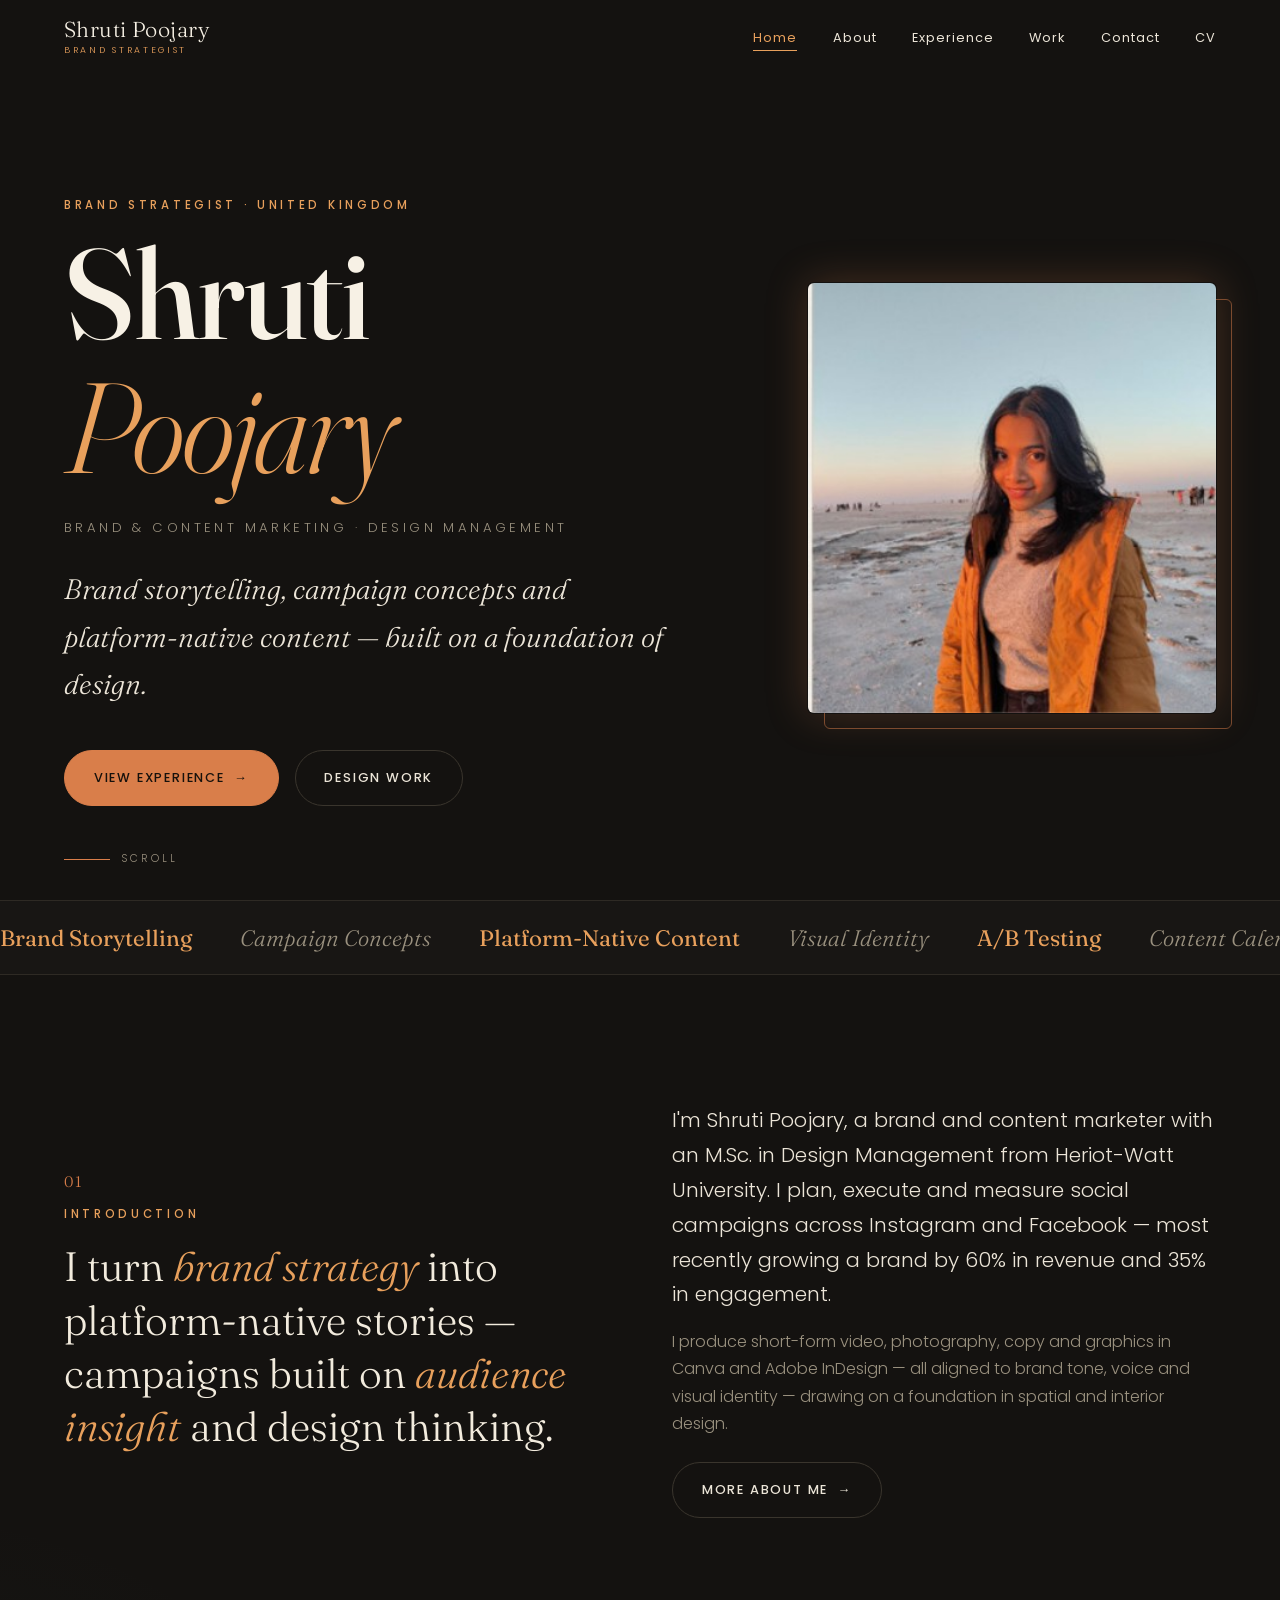
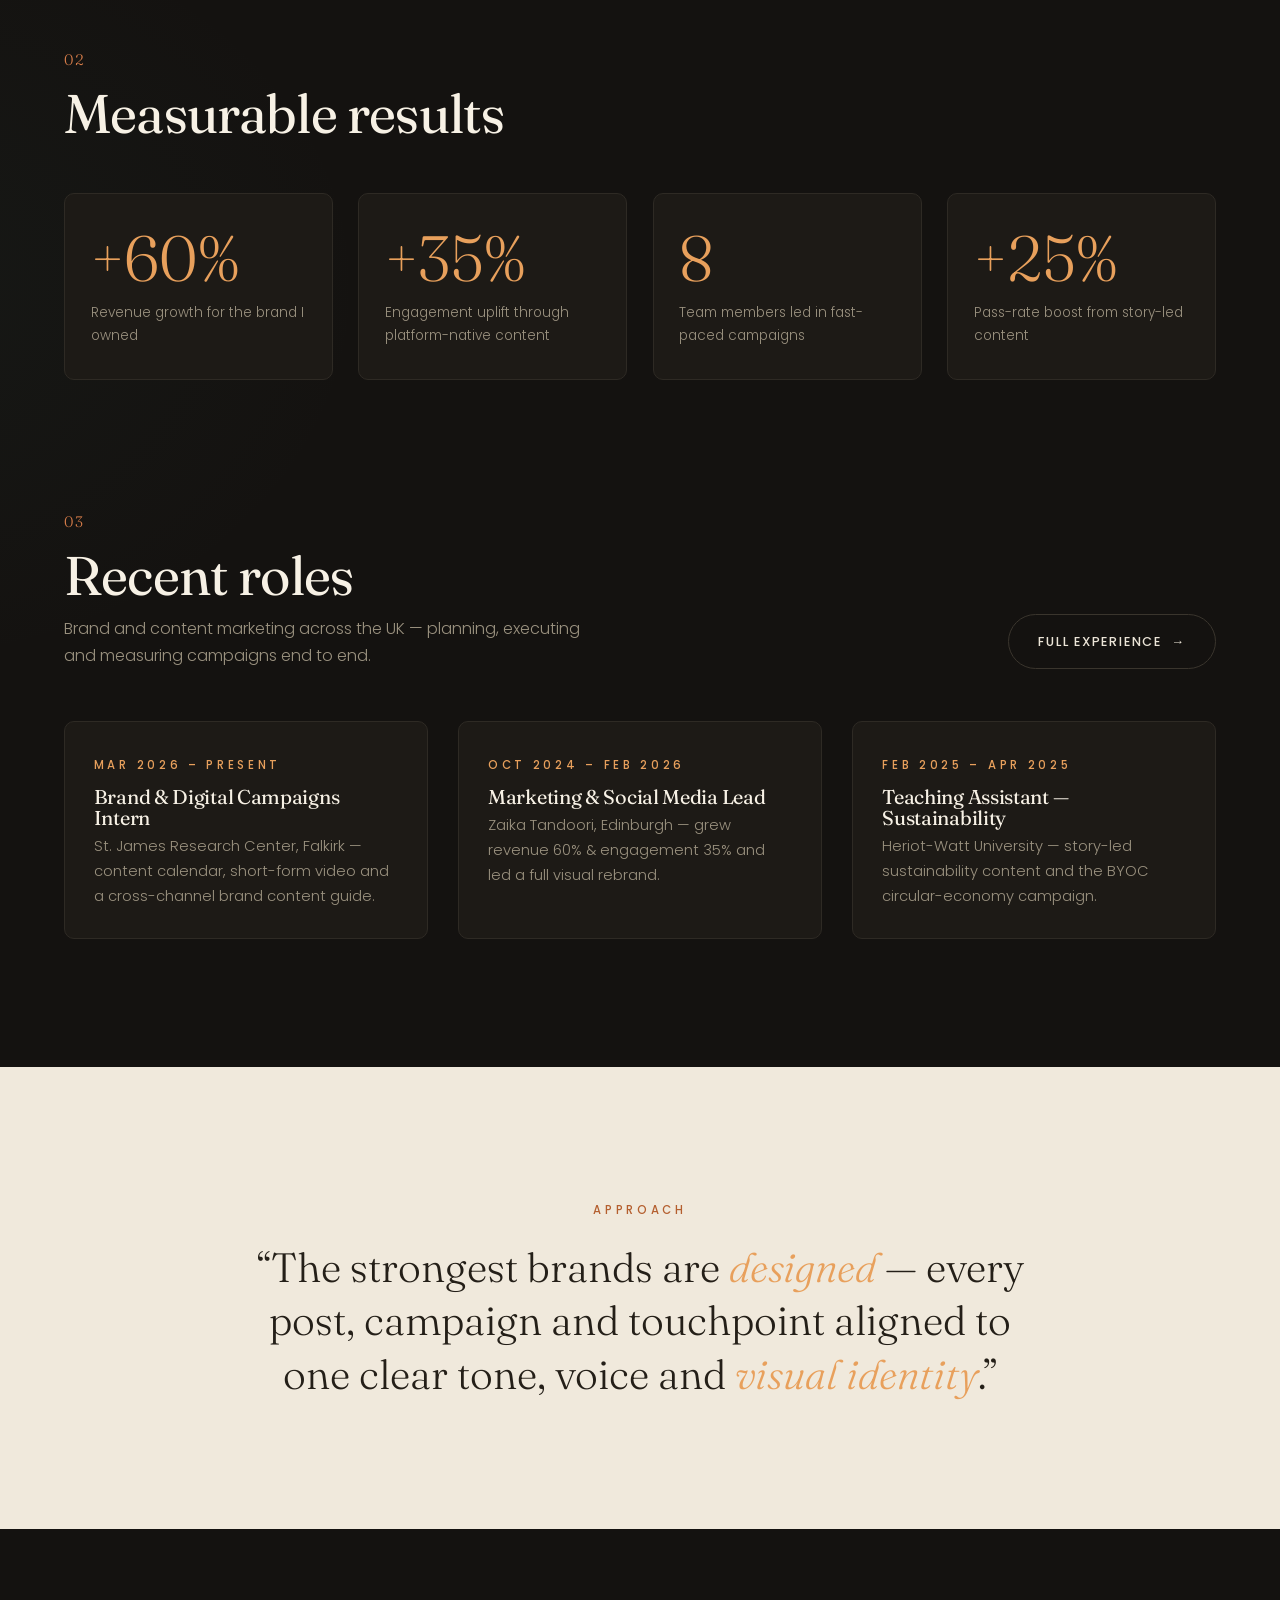
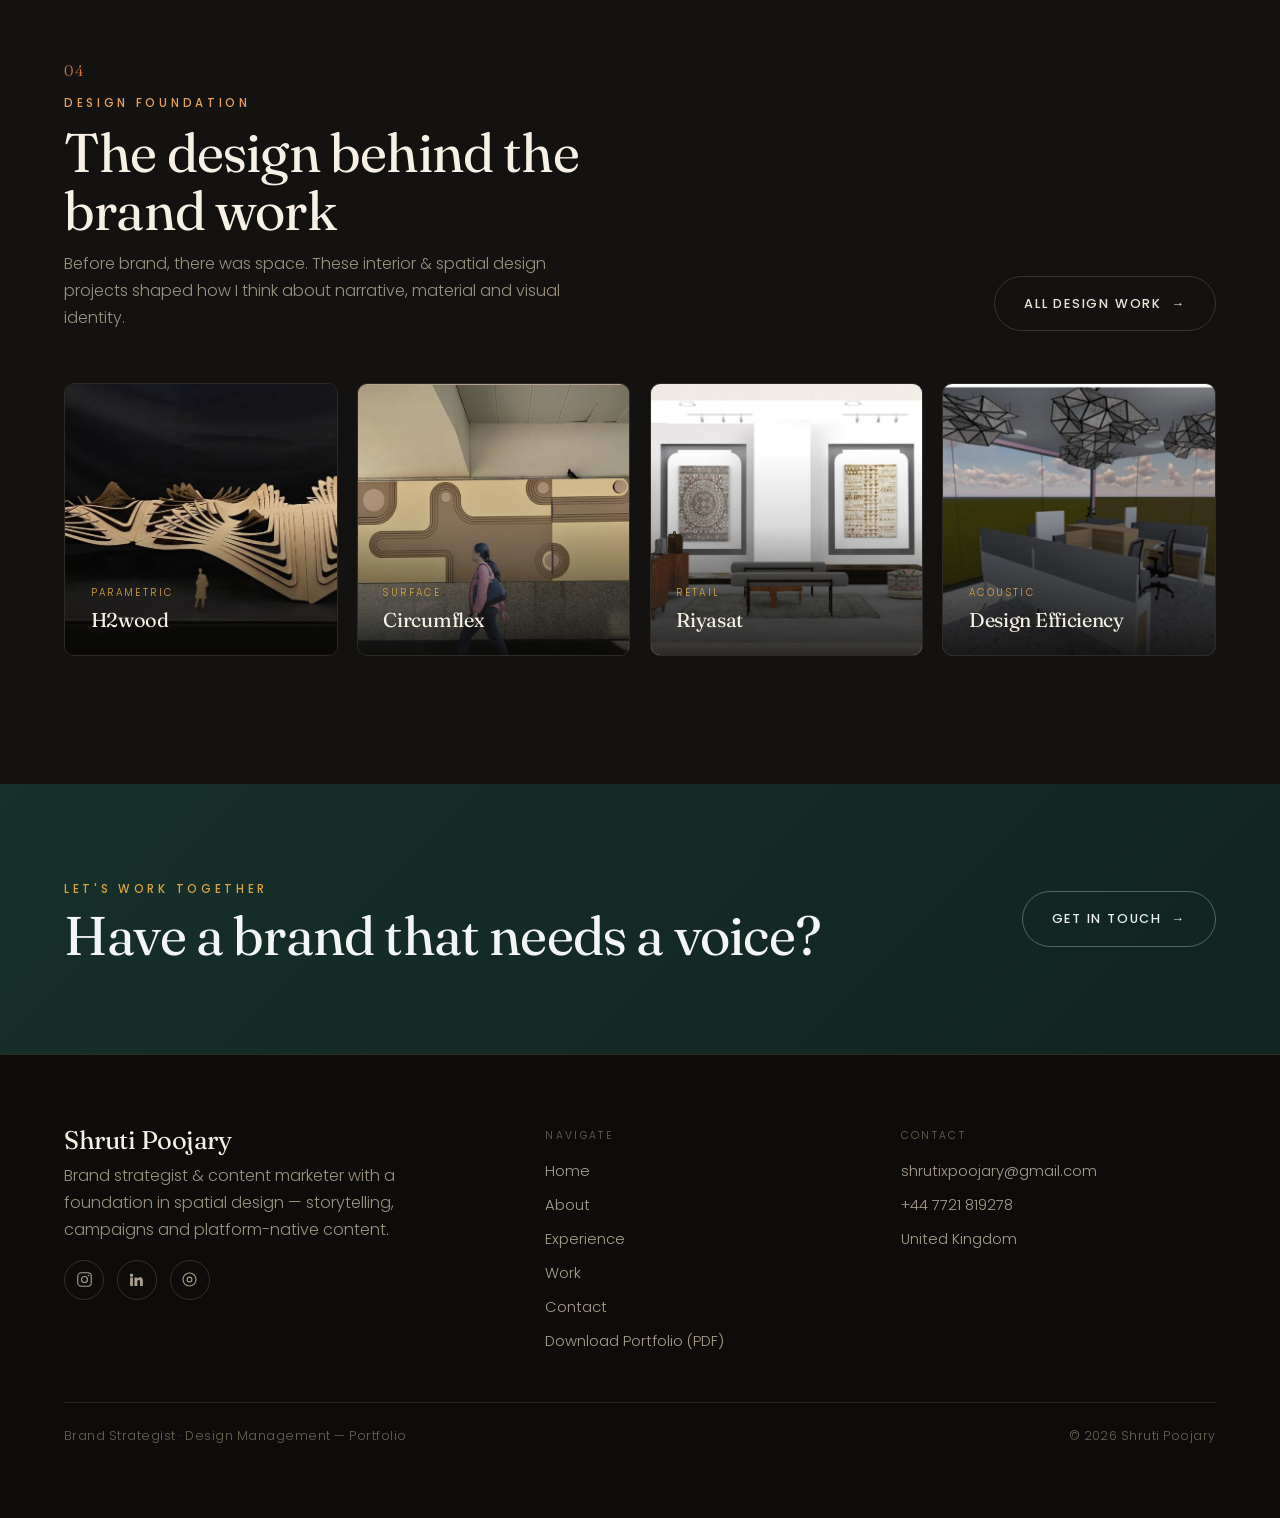
==== index.html @ 252bdc27 "Complete revamp: dark editorial design - New design system: deep warm-ink background, amber/terracot" ====
<!DOCTYPE html>
<html lang="en">
<head>
  <meta charset="UTF-8" />
  <meta name="viewport" content="width=device-width, initial-scale=1.0" />
  <title>Shruti Poojary — Brand Strategist &amp; Content Marketer</title>
  <meta name="description" content="Shruti Poojary — brand strategist and content marketer with an M.Sc. in Design Management from Heriot-Watt University. Brand storytelling, campaign concepts and platform-native content, built on a foundation in spatial design." />
  <link rel="preconnect" href="https://fonts.googleapis.com" />
  <link rel="preconnect" href="https://fonts.gstatic.com" crossorigin />
  <link href="https://fonts.googleapis.com/css2?family=Fraunces:ital,opsz,wght@0,9..144,300;0,9..144,400;0,9..144,500;1,9..144,300;1,9..144,400&family=Poppins:wght@300;400;500;600&display=swap" rel="stylesheet" />
  <link rel="stylesheet" href="css/styles.css" />
  <link rel="icon" href="assets/img/monogram.jpg" />
</head>
<body>
  <!-- Header -->
  <header class="site-header">
    <nav class="nav wrap" aria-label="Primary">
      <a class="brand" href="index.html">
        <span class="name">Shruti Poojary</span>
        <span class="role">Brand Strategist</span>
      </a>
      <ul class="nav-links">
        <li><a href="index.html" class="active">Home</a></li>
        <li><a href="about.html">About</a></li>
        <li><a href="experience.html">Experience</a></li>
        <li><a href="projects.html">Work</a></li>
        <li><a href="contact.html">Contact</a></li>
        <li><a href="assets/Shruti-Poojary-CV.pdf" target="_blank" rel="noopener">CV</a></li>
      </ul>
      <button class="nav-toggle" aria-label="Menu" aria-expanded="false"><span></span><span></span><span></span></button>
    </nav>
  </header>

  <main>
    <!-- Hero -->
    <section class="hero wrap">
      <div class="hero-grid">
        <div class="hero-copy">
          <span class="eyebrow reveal">Brand Strategist · United Kingdom</span>
          <h1 class="display hero-name reveal d1">Shruti<br /><span class="it">Poojary</span></h1>
          <p class="hero-sub reveal d2">Brand &amp; Content Marketing · Design Management</p>
          <p class="hero-tagline reveal d2">Brand storytelling, campaign concepts and platform-native content — built on a foundation of design.</p>
          <div class="hero-cta reveal d3">
            <a href="experience.html" class="btn btn--solid">View Experience <span class="arr">→</span></a>
            <a href="projects.html" class="btn btn--ghost">Design Work</a>
          </div>
        </div>
        <div class="hero-media reveal d2">
          <div class="frame"><img src="assets/img/shruti.jpg" alt="Portrait of Shruti Poojary" /></div>
        </div>
      </div>
      <div class="scroll-cue"><span class="ln"></span> Scroll</div>
    </section>

    <!-- Marquee -->
    <div class="marquee" aria-hidden="true">
      <div class="marquee-track">
        <span><b>Brand Storytelling</b></span><span>Campaign Concepts</span><span><b>Platform-Native Content</b></span><span>Visual Identity</span><span><b>A/B Testing</b></span><span>Content Calendars</span><span><b>Short-Form Video</b></span><span>Audience Research</span>
        <span><b>Brand Storytelling</b></span><span>Campaign Concepts</span><span><b>Platform-Native Content</b></span><span>Visual Identity</span><span><b>A/B Testing</b></span><span>Content Calendars</span><span><b>Short-Form Video</b></span><span>Audience Research</span>
      </div>
    </div>

    <!-- Intro -->
    <section class="section">
      <div class="wrap intro-grid">
        <div class="reveal">
          <span class="sec-num">01</span>
          <span class="eyebrow" style="display:block; margin-top:.6rem;">Introduction</span>
          <p class="statline" style="margin-top:1rem;">I turn <em>brand strategy</em> into platform-native stories — campaigns built on <em>audience insight</em> and design thinking.</p>
        </div>
        <div class="reveal d1">
          <p class="lead">I'm Shruti Poojary, a brand and content marketer with an M.Sc. in Design Management from Heriot-Watt University. I plan, execute and measure social campaigns across Instagram and Facebook — most recently growing a brand by 60% in revenue and 35% in engagement.</p>
          <p style="margin-top:1rem;" class="muted">I produce short-form video, photography, copy and graphics in Canva and Adobe InDesign — all aligned to brand tone, voice and visual identity — drawing on a foundation in spatial and interior design.</p>
          <a href="about.html" class="btn btn--ghost" style="margin-top:1.6rem;">More about me <span class="arr">→</span></a>
        </div>
      </div>
    </section>

    <!-- Brand impact metrics -->
    <section class="section" style="padding-top:0;">
      <div class="wrap">
        <div class="sec-head">
          <div class="titles reveal">
            <span class="sec-num">02</span>
            <h2>Measurable results</h2>
          </div>
        </div>
        <div class="stats">
          <div class="stat reveal"><div class="num">+60%</div><div class="lbl2">Revenue growth for the brand I owned</div></div>
          <div class="stat reveal d1"><div class="num">+35%</div><div class="lbl2">Engagement uplift through platform-native content</div></div>
          <div class="stat reveal d2"><div class="num">8</div><div class="lbl2">Team members led in fast-paced campaigns</div></div>
          <div class="stat reveal d3"><div class="num">+25%</div><div class="lbl2">Pass-rate boost from story-led content</div></div>
        </div>
      </div>
    </section>

    <!-- Experience highlight -->
    <section class="section" style="padding-top:0;">
      <div class="wrap">
        <div class="sec-head">
          <div class="titles reveal">
            <span class="sec-num">03</span>
            <h2>Recent roles</h2>
            <p class="muted" style="margin-top:.7rem; max-width:52ch;">Brand and content marketing across the UK — planning, executing and measuring campaigns end to end.</p>
          </div>
          <a href="experience.html" class="btn btn--ghost reveal d1">Full experience <span class="arr">→</span></a>
        </div>
        <div class="proj-grid three" style="grid-template-columns:repeat(auto-fit,minmax(240px,1fr));">
          <div class="hcard reveal">
            <span class="eyebrow">Mar 2026 – Present</span>
            <h3>Brand &amp; Digital Campaigns Intern</h3>
            <p class="muted">St. James Research Center, Falkirk — content calendar, short-form video and a cross-channel brand content guide.</p>
          </div>
          <div class="hcard reveal d1">
            <span class="eyebrow">Oct 2024 – Feb 2026</span>
            <h3>Marketing &amp; Social Media Lead</h3>
            <p class="muted">Zaika Tandoori, Edinburgh — grew revenue 60% &amp; engagement 35% and led a full visual rebrand.</p>
          </div>
          <div class="hcard reveal d2">
            <span class="eyebrow">Feb 2025 – Apr 2025</span>
            <h3>Teaching Assistant — Sustainability</h3>
            <p class="muted">Heriot-Watt University — story-led sustainability content and the BYOC circular-economy campaign.</p>
          </div>
        </div>
      </div>
    </section>

    <!-- Statement (inverted cream) -->
    <section class="section dark">
      <div class="wrap" style="text-align:center; max-width:900px;">
        <span class="eyebrow reveal">Approach</span>
        <p class="statline reveal d1" style="margin-top:1.2rem;">“The strongest brands are <em>designed</em> — every post, campaign and touchpoint aligned to one clear tone, voice and <em>visual identity</em>.”</p>
      </div>
    </section>

    <!-- Design Foundation -->
    <section class="section">
      <div class="wrap">
        <div class="sec-head">
          <div class="titles reveal">
            <span class="sec-num">04</span>
            <span class="eyebrow" style="display:block; margin-top:.6rem;">Design Foundation</span>
            <h2>The design behind the brand work</h2>
            <p class="muted" style="margin-top:.7rem; max-width:54ch;">Before brand, there was space. These interior &amp; spatial design projects shaped how I think about narrative, material and visual identity.</p>
          </div>
          <a href="projects.html" class="btn btn--ghost reveal d1">All design work <span class="arr">→</span></a>
        </div>
        <div class="proj-grid compact">
          <a class="pcard reveal" href="project-h2wood.html">
            <div class="ph"><img src="assets/img/hero-h2wood.jpg" alt="H2wood double-curved parametric MDF model" /></div>
            <div class="meta"><span class="cat">Parametric</span><h3 class="pttl">H2wood</h3></div>
          </a>
          <a class="pcard reveal d1" href="project-circumflex.html">
            <div class="ph"><img src="assets/img/hero-circumflex.jpg" alt="Circumflex metro station identity wall" /></div>
            <div class="meta"><span class="cat">Surface</span><h3 class="pttl">Circumflex</h3></div>
          </a>
          <a class="pcard reveal" href="project-riyasat.html">
            <div class="ph"><img src="assets/img/hero-riyasat.jpg" alt="Riyasat rug and handicraft retail interior" /></div>
            <div class="meta"><span class="cat">Retail</span><h3 class="pttl">Riyasat</h3></div>
          </a>
          <a class="pcard reveal d1" href="project-efficiency.html">
            <div class="ph"><img src="assets/img/hero-efficiency.jpg" alt="Acoustic ceiling system render" /></div>
            <div class="meta"><span class="cat">Acoustic</span><h3 class="pttl">Design Efficiency</h3></div>
          </a>
        </div>
      </div>
    </section>

    <!-- CTA -->
    <section class="section dark teal" style="padding-block:clamp(3.5rem,7vw,6rem);">
      <div class="wrap" style="display:flex; align-items:center; justify-content:space-between; gap:1.5rem; flex-wrap:wrap;">
        <div class="reveal"><span class="eyebrow">Let's work together</span><h2 style="margin-top:.4rem;">Have a brand that needs a voice?</h2></div>
        <a href="contact.html" class="btn reveal d1">Get in touch <span class="arr">→</span></a>
      </div>
    </section>
  </main>

  <!-- Footer -->
  <footer class="site-footer">
    <div class="wrap">
      <div class="footer-grid">
        <div class="foot-col">
          <h4>Shruti Poojary</h4>
          <p class="muted" style="max-width:34ch;">Brand strategist &amp; content marketer with a foundation in spatial design — storytelling, campaigns and platform-native content.</p>
          <div class="socials">
            <a href="https://instagram.com/shrutixpoojary" target="_blank" rel="noopener" aria-label="Instagram">
              <svg width="17" height="17" viewBox="0 0 24 24" fill="none" stroke="currentColor" stroke-width="1.6"><rect x="2.5" y="2.5" width="19" height="19" rx="5"/><circle cx="12" cy="12" r="4.2"/><circle cx="17.6" cy="6.4" r="1.1" fill="currentColor" stroke="none"/></svg>
            </a>
            <a href="https://www.linkedin.com/in/shrutixpoojary" target="_blank" rel="noopener" aria-label="LinkedIn">
              <svg width="17" height="17" viewBox="0 0 24 24" fill="currentColor"><path d="M4.98 3.5a2.5 2.5 0 1 1 0 5 2.5 2.5 0 0 1 0-5zM3 9h4v12H3zM9 9h3.8v1.7h.05c.53-1 1.8-2.05 3.7-2.05 3.96 0 4.45 2.6 4.45 6V21h-4v-5.3c0-1.26-.02-2.9-1.77-2.9-1.77 0-2.04 1.38-2.04 2.8V21H9z"/></svg>
            </a>
            <a href="https://issuu.com/shrutixpoojary" target="_blank" rel="noopener" aria-label="Issuu">
              <svg width="17" height="17" viewBox="0 0 24 24" fill="none" stroke="currentColor" stroke-width="1.6"><circle cx="12" cy="12" r="9.2"/><circle cx="12" cy="12" r="3.4"/></svg>
            </a>
          </div>
        </div>
        <div class="foot-col">
          <p class="lbl">Navigate</p>
          <ul>
            <li><a href="index.html">Home</a></li>
            <li><a href="about.html">About</a></li>
            <li><a href="experience.html">Experience</a></li>
            <li><a href="projects.html">Work</a></li>
            <li><a href="contact.html">Contact</a></li>
            <li><a href="assets/Shruti-Poojary-Portfolio.pdf" target="_blank" rel="noopener">Download Portfolio (PDF)</a></li>
          </ul>
        </div>
        <div class="foot-col">
          <p class="lbl">Contact</p>
          <ul>
            <li><a href="mailto:shrutixpoojary@gmail.com">shrutixpoojary@gmail.com</a></li>
            <li><a href="tel:+447721819278">+44 7721 819278</a></li>
            <li>United Kingdom</li>
          </ul>
        </div>
      </div>
      <div class="foot-bottom">
        <span>Brand Strategist · Design Management — Portfolio</span>
        <span>© <span data-year>2026</span> Shruti Poojary</span>
      </div>
    </div>
  </footer>

  <script src="js/main.js"></script>
</body>
</html>
---- css/styles.css ----
/* ============================================================
   Shruti Poojary — Brand Strategist
   Dark Editorial · v2
   ============================================================ */

/* ---------- Design tokens ---------- */
:root {
  --bg:        #141210;   /* deep warm ink */
  --bg-soft:   #1d1a16;   /* elevated card */
  --bg-deep:   #0d0c0a;   /* recessed panels / footer */
  --bg-teal:   #16302c;   /* deep teal panel */
  --cream:     #f0e9dc;   /* inverted panel */
  --ink:       #ece5d8;   /* primary text (warm bone) */
  --ink-soft:  #9a917f;   /* muted text */
  --line:      #2e2a24;   /* hairlines */

  --terracotta: #d97e4a;  /* warm amber-clay accent */
  --amber:      #e8a05c;  /* glow highlight */
  --teal:       #3d7a70;
  --mustard:    #d9a441;
  --accent:     var(--terracotta);
  --glow:       0 0 40px rgba(217, 126, 74, .25);

  --font-display: "Fraunces", Georgia, serif;
  --font-sans:    "Poppins", "Helvetica Neue", Arial, sans-serif;

  --maxw: 1280px;
  --gutter: clamp(1.25rem, 5vw, 4rem);
  --radius: 3px;
  --ease: cubic-bezier(.22,.61,.36,1);
}

/* ---------- Reset ---------- */
*, *::before, *::after { box-sizing: border-box; }
* { margin: 0; }
html { scroll-behavior: smooth; -webkit-text-size-adjust: 100%; }
body {
  font-family: var(--font-sans);
  font-weight: 300;
  color: var(--ink);
  background:
    radial-gradient(1200px 800px at 85% -10%, rgba(217,126,74,.07), transparent 60%),
    radial-gradient(900px 700px at -10% 40%, rgba(61,122,112,.06), transparent 55%),
    var(--bg);
  line-height: 1.7;
  font-size: 16px;
  -webkit-font-smoothing: antialiased;
  overflow-x: hidden;
}
img { display: block; max-width: 100%; height: auto; }
a { color: inherit; text-decoration: none; }
ul { list-style: none; padding: 0; }
button { font-family: inherit; cursor: pointer; }
::selection { background: var(--terracotta); color: #141210; }

/* ---------- Typography ---------- */
h1, h2, h3, h4 { font-family: var(--font-display); font-weight: 400; line-height: 1.05; letter-spacing: -.015em; color: #f7f1e5; }
.display { font-size: clamp(3.2rem, 10vw, 8rem); font-weight: 500; }
h1 { font-size: clamp(2.4rem, 6vw, 4.6rem); }
h2 { font-size: clamp(2rem, 4.5vw, 3.4rem); }
h3 { font-size: clamp(1.3rem, 2.4vw, 1.9rem); }
p { color: var(--ink); }
.lead { font-size: clamp(1.05rem, 1.6vw, 1.3rem); font-weight: 300; }

.eyebrow {
  font-family: var(--font-sans);
  font-size: .72rem;
  font-weight: 500;
  letter-spacing: .32em;
  text-transform: uppercase;
  color: var(--amber);
}
.muted { color: var(--ink-soft); }
em { color: var(--amber); font-style: italic; }

/* ---------- Layout ---------- */
.wrap { max-width: var(--maxw); margin-inline: auto; padding-inline: var(--gutter); }
.section { padding-block: clamp(4.5rem, 10vw, 9rem); }
.section--tight { padding-block: clamp(2.5rem, 5vw, 4rem); }
.divider { height: 1px; background: var(--line); border: 0; }

/* Inverted cream panel */
.dark { background: var(--cream); color: #241f18; }
.dark h1, .dark h2, .dark h3 { color: #1c1812; }
.dark p { color: #3a332a; }
.dark .muted { color: #7a6f5e; }
.dark .eyebrow { color: #b45f2f; }
.dark em { color: #b45f2f; }
/* Deep teal panel */
.dark.teal { background: linear-gradient(135deg, #16302c, #102420); color: #e8efec; }
.dark.teal h1, .dark.teal h2, .dark.teal h3 { color: #f2f6f4; }
.dark.teal p { color: #cfdcd8; }
.dark.teal .muted { color: #93a8a2; }
.dark.teal .eyebrow { color: var(--mustard); }
.dark.teal em { color: #e3a86a; }

/* ---------- Buttons ---------- */
.btn {
  display: inline-flex; align-items: center; gap: .6rem;
  font-family: var(--font-sans); font-size: .8rem; font-weight: 500;
  letter-spacing: .14em; text-transform: uppercase;
  padding: 1rem 1.8rem; border: 1px solid #4a4338;
  border-radius: 100px; background: transparent; color: var(--ink);
  transition: all .35s var(--ease);
}
.btn:hover { border-color: var(--terracotta); color: var(--amber); box-shadow: var(--glow); transform: translateY(-2px); }
.btn--solid { background: var(--terracotta); border-color: var(--terracotta); color: #16110c; }
.btn--solid:hover { background: var(--amber); border-color: var(--amber); color: #16110c; box-shadow: 0 0 50px rgba(232,160,92,.4); }
.btn--ghost { border-color: #3a352d; }
.btn .arr { transition: transform .35s var(--ease); }
.btn:hover .arr { transform: translateX(4px); }
.dark .btn { border-color: #b9ac97; color: #241f18; }
.dark .btn:hover { border-color: #b45f2f; color: #b45f2f; box-shadow: none; }
.dark.teal .btn { border-color: #4c6b64; color: #e8efec; }
.dark.teal .btn:hover { border-color: var(--mustard); color: var(--mustard); }

/* ---------- Header / Nav ---------- */
.site-header {
  position: fixed; inset: 0 0 auto 0; z-index: 100;
  padding-block: 1.2rem;
  transition: background .4s var(--ease), padding .4s var(--ease), box-shadow .4s var(--ease);
}
.site-header.scrolled {
  background: rgba(16,14,12,.82);
  backdrop-filter: saturate(140%) blur(16px);
  padding-block: .7rem;
  box-shadow: 0 1px 0 var(--line);
}
.nav { display: flex; align-items: center; justify-content: space-between; }
.brand { display: flex; flex-direction: column; line-height: 1; }
.brand .name { font-family: var(--font-display); font-size: 1.35rem; letter-spacing: .02em; color: #f7f1e5; }
.brand .role { font-size: .56rem; letter-spacing: .3em; text-transform: uppercase; color: var(--amber); margin-top: .3rem; }
.nav-links { display: flex; align-items: center; gap: 2.2rem; }
.nav-links a {
  font-size: .8rem; letter-spacing: .08em; font-weight: 400; position: relative; padding-block: .2rem;
  color: var(--ink);
}
.nav-links a::after {
  content: ""; position: absolute; left: 0; bottom: -2px; width: 0; height: 1px;
  background: var(--amber); transition: width .35s var(--ease);
}
.nav-links a:hover::after, .nav-links a.active::after { width: 100%; }
.nav-links a.active { color: var(--amber); }

.nav-toggle { display: none; width: 30px; height: 22px; position: relative; background: none; border: 0; }
.nav-toggle span { position: absolute; left: 0; width: 100%; height: 2px; background: var(--ink); transition: .35s var(--ease); }
.nav-toggle span:nth-child(1) { top: 0; }
.nav-toggle span:nth-child(2) { top: 10px; }
.nav-toggle span:nth-child(3) { top: 20px; }
body.nav-open .nav-toggle span:nth-child(1) { top: 10px; transform: rotate(45deg); }
body.nav-open .nav-toggle span:nth-child(2) { opacity: 0; }
body.nav-open .nav-toggle span:nth-child(3) { top: 10px; transform: rotate(-45deg); }

/* ---------- Hero ---------- */
.hero { min-height: 100svh; display: flex; align-items: center; position: relative; padding-top: 6rem; }
.hero-grid { display: grid; grid-template-columns: 1.25fr .75fr; gap: clamp(2rem, 5vw, 5rem); align-items: center; width: 100%; }
.hero-name { margin: .5rem 0 1.4rem; }
.hero-name .it { font-style: italic; font-weight: 300; color: var(--amber); }
.hero-sub { font-size: .82rem; letter-spacing: .26em; text-transform: uppercase; color: var(--ink-soft); margin-bottom: 1.6rem; }
.hero-tagline { font-family: var(--font-display); font-size: clamp(1.25rem, 2.2vw, 1.8rem); font-weight: 300; font-style: italic; color: var(--ink); max-width: 34ch; margin-bottom: 2.6rem; }
.hero-cta { display: flex; gap: 1rem; flex-wrap: wrap; }
.hero-media { position: relative; }
.hero-media img { width: 100%; border-radius: 6px; filter: saturate(1.05); }
.hero-media .frame { position: relative; }
.hero-media .frame::before { content: ""; position: absolute; inset: -1px; border-radius: 6px; box-shadow: var(--glow); z-index: -1; }
.hero-media .frame::after { content: ""; position: absolute; inset: 16px -16px -16px 16px; border: 1px solid rgba(217,126,74,.5); border-radius: 6px; z-index: -1; }

.scroll-cue { position: absolute; left: var(--gutter); bottom: 2rem; font-size: .66rem; letter-spacing: .28em; text-transform: uppercase; color: var(--ink-soft); display: flex; align-items: center; gap: .7rem; }
.scroll-cue .ln { width: 46px; height: 1px; background: var(--terracotta); transform-origin: left; animation: cue 2.4s var(--ease) infinite; }
@keyframes cue { 0%,100%{transform:scaleX(.4);opacity:.5} 50%{transform:scaleX(1);opacity:1} }

/* ---------- Marquee ---------- */
.marquee { overflow: hidden; border-block: 1px solid var(--line); padding-block: 1.1rem; background: rgba(255,255,255,.015); }
.marquee-track { display: flex; gap: 3rem; width: max-content; animation: marquee 28s linear infinite; }
.marquee:hover .marquee-track { animation-play-state: paused; }
.marquee span { font-family: var(--font-display); font-size: clamp(1rem, 1.8vw, 1.4rem); font-style: italic; white-space: nowrap; color: var(--ink-soft); }
.marquee span b { font-weight: 400; color: var(--amber); font-style: normal; }
@keyframes marquee { to { transform: translateX(-50%); } }

/* ---------- Section heading ---------- */
.sec-head { display: flex; align-items: flex-end; justify-content: space-between; gap: 2rem; margin-bottom: clamp(2.2rem, 4vw, 3.6rem); flex-wrap: wrap; }
.sec-head .titles { max-width: 52ch; }
.sec-head h2 { margin-top: .7rem; }
.sec-num { font-family: var(--font-display); font-size: .95rem; color: var(--terracotta); letter-spacing: .1em; }

/* ---------- Intro ---------- */
.intro-grid { display: grid; grid-template-columns: 1fr 1fr; gap: clamp(2rem, 5vw, 5rem); align-items: center; }
.statline { font-family: var(--font-display); font-size: clamp(1.6rem, 3.2vw, 2.6rem); font-weight: 300; line-height: 1.3; color: #f2ebdd; }
.statline em { font-style: italic; color: var(--amber); }
.dark .statline { color: #241f18; }
.dark.teal .statline { color: #eef4f1; }

/* ---------- Stats band ---------- */
.stats { display: grid; grid-template-columns: repeat(4, 1fr); gap: clamp(1rem,2vw,1.6rem); }
.stat { padding: 2rem 1.6rem; background: var(--bg-soft); border: 1px solid var(--line); border-radius: 10px; position: relative; overflow: hidden; transition: border-color .4s var(--ease), box-shadow .4s var(--ease), transform .4s var(--ease); }
.stat:hover { border-color: rgba(217,126,74,.55); box-shadow: var(--glow); transform: translateY(-4px); }
.stat .num { font-family: var(--font-display); font-size: clamp(2.8rem,5.5vw,4rem); line-height: 1; color: var(--amber); }
.stat .lbl2 { margin-top: .7rem; font-size: .85rem; color: var(--ink-soft); }

/* ---------- Cards (experience highlights etc.) ---------- */
.hcard { background: var(--bg-soft); border: 1px solid var(--line); border-radius: 10px; padding: 1.8rem; transition: border-color .4s var(--ease), box-shadow .4s var(--ease), transform .4s var(--ease); }
.hcard:hover { border-color: rgba(217,126,74,.55); box-shadow: var(--glow); transform: translateY(-4px); }
.hcard h3 { margin: .55rem 0 .35rem; font-size: 1.25rem; }
.hcard p { font-size: .92rem; }

/* ---------- Project cards ---------- */
.proj-grid { display: grid; grid-template-columns: repeat(2, 1fr); gap: clamp(1.1rem, 2.4vw, 2rem); }
.proj-grid.three { grid-template-columns: repeat(3, 1fr); }
.proj-grid.compact { grid-template-columns: repeat(4, 1fr); gap: clamp(.8rem,1.6vw,1.2rem); }
.proj-grid.compact .ph { aspect-ratio: 1 / 1; }
.proj-grid.compact .pttl { font-size: clamp(1.05rem,1.6vw,1.25rem); margin: .25rem 0 0; }
.proj-grid.compact .cat { font-size: .62rem; }
.proj-grid.compact .pdesc, .proj-grid.compact .tag { display: none; }

.pcard { position: relative; display: block; overflow: hidden; border-radius: 10px; background: var(--bg-deep); border: 1px solid var(--line); transition: border-color .45s var(--ease), box-shadow .45s var(--ease), transform .45s var(--ease); }
.pcard:hover { border-color: rgba(217,126,74,.55); box-shadow: var(--glow); transform: translateY(-4px); }
.pcard .ph { position: relative; aspect-ratio: 4/3; overflow: hidden; }
.pcard img { width: 100%; height: 100%; object-fit: cover; transition: transform .9s var(--ease); }
.pcard::after { content:""; position:absolute; inset:0; background: linear-gradient(to top, rgba(10,9,7,.85) 0%, rgba(10,9,7,.15) 48%, transparent 75%); pointer-events:none; }
.pcard:hover img { transform: scale(1.06); }
.pcard .meta { position: absolute; left: 0; bottom: 0; z-index: 2; padding: clamp(1.1rem,2vw,1.7rem); width: 100%; }
.pcard .cat { font-size: .66rem; letter-spacing: .24em; text-transform: uppercase; color: var(--mustard); }
.pcard .pttl { font-family: var(--font-display); font-size: clamp(1.3rem, 2.2vw, 1.9rem); margin: .35rem 0 .15rem; color: #f7f1e5; }
.pcard .pdesc { font-size: .86rem; color: #b9b0a0; max-width: 40ch; opacity: 0; max-height: 0; transition: all .45s var(--ease); }
.pcard:hover .pdesc { opacity: 1; max-height: 80px; margin-top: .5rem; }
.pcard .tag { position: absolute; top: 1rem; right: 1rem; z-index: 2; font-size: .62rem; letter-spacing: .14em; text-transform: uppercase; padding: .35rem .75rem; border: 1px solid rgba(240,233,220,.35); border-radius: 100px; color: #f0e9dc; backdrop-filter: blur(4px); }

/* ---------- Project hero (detail pages) ---------- */
.proj-hero { position: relative; min-height: 80svh; display: flex; align-items: flex-end; overflow: hidden; }
.proj-hero img { position: absolute; inset: 0; width: 100%; height: 100%; object-fit: cover; z-index: -2; }
.proj-hero::after { content:""; position:absolute; inset:0; z-index:-1; background: linear-gradient(to top, rgba(14,12,10,.95), rgba(14,12,10,.3) 55%, rgba(14,12,10,.55)); }
.proj-hero .wrap { padding-bottom: clamp(2.5rem, 5vw, 4.5rem); padding-top: 8rem; width: 100%; }
.proj-hero .num { font-family: var(--font-display); font-size: clamp(3rem,9vw,7rem); line-height: 1; color: rgba(232,160,92,.3); }
.proj-hero h1 { color: #fdf9f0; margin: .2rem 0 .6rem; }
.proj-hero .ptype { font-size: .8rem; letter-spacing: .22em; text-transform: uppercase; color: var(--mustard); }

/* ---------- Meta bar ---------- */
.metabar { display: grid; grid-template-columns: repeat(4, 1fr); gap: 1.5rem; padding-block: 2.2rem; border-bottom: 1px solid var(--line); }
.metabar .m .k { font-size: .66rem; letter-spacing: .2em; text-transform: uppercase; color: var(--ink-soft); margin-bottom: .35rem; }
.metabar .m .v { font-family: var(--font-display); font-size: 1.2rem; color: #f2ebdd; }

/* ---------- Content blocks ---------- */
.content-grid { display: grid; grid-template-columns: 1fr; gap: clamp(2rem,5vw,4rem); }
.block { margin-bottom: clamp(2.5rem, 5vw, 4rem); }
.block:last-child { margin-bottom: 0; }
.block .eyebrow { display: block; margin-bottom: .9rem; }
.block h3 { margin-bottom: .8rem; }
.block p + p { margin-top: 1rem; }
.pull { font-family: var(--font-display); font-style: italic; font-size: clamp(1.3rem, 2.6vw, 2rem); font-weight: 300; line-height: 1.4; padding-left: 1.4rem; border-left: 2px solid var(--terracotta); color: #f2ebdd; }

.steps { counter-reset: s; display: grid; gap: 1rem; }
.steps li { counter-increment: s; position: relative; padding: 1.1rem 1.2rem 1.1rem 3.4rem; background: var(--bg-soft); border: 1px solid var(--line); border-radius: 8px; }
.steps li::before { content: counter(s,decimal-leading-zero); position: absolute; left: 1.1rem; top: 1rem; font-family: var(--font-display); color: var(--amber); font-size: 1rem; }

.spec { width: 100%; border-collapse: collapse; font-size: .92rem; }
.spec th, .spec td { text-align: left; padding: .85rem 1rem; border-bottom: 1px solid var(--line); }
.spec th { font-weight: 500; font-size: .68rem; letter-spacing: .16em; text-transform: uppercase; color: var(--ink-soft); }
.spec td { font-weight: 300; }
.spec tr:hover td { background: rgba(255,255,255,.025); }

.facts { display: flex; flex-wrap: wrap; gap: .7rem; }
.facts .chip { font-size: .8rem; padding: .5rem 1rem; background: var(--bg-soft); border: 1px solid var(--line); border-radius: 100px; color: var(--ink); }
.facts .chip b { font-weight: 500; color: var(--amber); }

.explore { display: grid; grid-template-columns: repeat(2,1fr); gap: 1rem; }
.explore .card { background: var(--bg-soft); border: 1px solid var(--line); border-radius: 8px; padding: 1.4rem; }
.explore .card h4 { font-size: 1.15rem; margin-bottom: .6rem; }
.explore .card .row { font-size: .85rem; margin-top: .5rem; }
.explore .card .row span { color: var(--ink-soft); display: block; font-size: .68rem; letter-spacing: .14em; text-transform: uppercase; }

/* ---------- Experience ---------- */
.exp-list-wrap { max-width: 940px; }
.exp-item { padding: 2.4rem 0; border-top: 1px solid var(--line); }
.exp-item:first-child { border-top: 0; }
.exp-head { display: flex; align-items: baseline; justify-content: space-between; gap: 1.5rem; flex-wrap: wrap; margin-bottom: 1.1rem; }
.exp-head h3 { font-size: clamp(1.35rem,2.4vw,1.8rem); }
.exp-co { color: var(--amber); font-size: .92rem; margin-top: .3rem; font-weight: 400; }
.exp-date { font-size: .7rem; letter-spacing: .16em; text-transform: uppercase; color: var(--ink-soft); white-space: nowrap; padding-top: .3rem; }
.exp-bullets { display: grid; gap: .8rem; }
.exp-bullets li { position: relative; padding-left: 1.5rem; font-size: .98rem; }
.exp-bullets li::before { content: ""; position: absolute; left: 0; top: .62em; width: 7px; height: 7px; border-radius: 50%; background: var(--terracotta); box-shadow: 0 0 12px rgba(217,126,74,.6); }
.exp-bullets li b { font-weight: 500; color: var(--amber); }

/* ---------- Gallery + lightbox ---------- */
.gallery { display: grid; grid-template-columns: repeat(12, 1fr); gap: clamp(.7rem,1.4vw,1.1rem); }
.gallery figure { position: relative; overflow: hidden; border-radius: 8px; background: var(--bg-soft); border: 1px solid var(--line); cursor: zoom-in; grid-column: span 6; transition: border-color .4s var(--ease), box-shadow .4s var(--ease); }
.gallery figure:hover { border-color: rgba(217,126,74,.5); box-shadow: var(--glow); }
.gallery figure.wide { grid-column: span 8; }
.gallery figure.full { grid-column: span 12; }
.gallery figure.third { grid-column: span 4; }
.gallery img { width: 100%; height: 100%; object-fit: cover; transition: transform .8s var(--ease); }
.gallery figure:hover img { transform: scale(1.04); }
.gallery figcaption { position: absolute; left: 0; bottom: 0; padding: .7rem .9rem; font-size: .72rem; letter-spacing: .04em; color: #f0e9dc; background: linear-gradient(transparent, rgba(10,9,7,.8)); width: 100%; opacity: 0; transition: opacity .4s var(--ease); }
.gallery figure:hover figcaption { opacity: 1; }

.lightbox { position: fixed; inset: 0; z-index: 200; background: rgba(8,7,5,.96); display: flex; align-items: center; justify-content: center; padding: 4vw; opacity: 0; pointer-events: none; transition: opacity .35s var(--ease); }
.lightbox.open { opacity: 1; pointer-events: auto; }
.lightbox img { max-width: 100%; max-height: 88vh; border-radius: 6px; box-shadow: 0 20px 80px rgba(0,0,0,.7); }
.lightbox .lb-close, .lightbox .lb-nav { position: absolute; background: none; border: 1px solid rgba(240,233,220,.35); color: #f0e9dc; border-radius: 100px; transition: all .3s var(--ease); }
.lightbox .lb-close { top: 4vw; right: 4vw; width: 46px; height: 46px; font-size: 1.3rem; }
.lightbox .lb-nav { top: 50%; transform: translateY(-50%); width: 52px; height: 52px; font-size: 1.4rem; }
.lightbox .lb-prev { left: 3vw; } .lightbox .lb-next { right: 3vw; }
.lightbox button:hover { border-color: var(--amber); color: var(--amber); box-shadow: var(--glow); }
.lb-count { position: absolute; bottom: 4vw; left: 50%; transform: translateX(-50%); color: #9a917f; font-size: .8rem; letter-spacing: .1em; }

/* ---------- About ---------- */
.about-hero { display: grid; grid-template-columns: .85fr 1.15fr; gap: clamp(2rem,5vw,4.5rem); align-items: center; }
.about-hero .portrait { position: relative; }
.about-hero .portrait img { width: 100%; border-radius: 6px; }
.about-hero .portrait::before { content:""; position:absolute; inset:-1px; border-radius:6px; box-shadow: var(--glow); z-index:-1; }
.about-hero .portrait::after { content:""; position:absolute; inset: 18px -18px -18px 18px; border:1px solid rgba(217,126,74,.5); z-index:-1; border-radius: 6px; }

.timeline { position: relative; padding-left: 1.6rem; }
.timeline::before { content:""; position:absolute; left:4px; top:.4rem; bottom:.4rem; width:1px; background: var(--line); }
.timeline li { position: relative; padding-bottom: 2rem; }
.timeline li:last-child { padding-bottom: 0; }
.timeline li::before { content:""; position:absolute; left:-1.6rem; top:.45rem; width:9px; height:9px; border-radius:50%; background: var(--bg); border:2px solid var(--amber); transform: translateX(-1px); box-shadow: 0 0 14px rgba(232,160,92,.5); }
.timeline .yr { font-size:.7rem; letter-spacing:.18em; text-transform:uppercase; color: var(--amber); }
.timeline h4 { font-size:1.25rem; margin:.25rem 0; }

.skill-cols { display: grid; grid-template-columns: repeat(3,1fr); gap: clamp(1.6rem,4vw,3rem); }
.skill-cols h4 { font-family: var(--font-sans); font-weight:500; font-size:.72rem; letter-spacing:.22em; text-transform:uppercase; color: var(--ink-soft); margin-bottom:1.1rem; }
.dark .skill-cols h4 { color: #8b7f6b; }
.skill-cols ul { display:flex; flex-direction:column; gap:.7rem; }
.skill-cols li { display:flex; align-items:center; gap:.7rem; font-size:.96rem; }
.skill-cols li svg { flex:0 0 auto; color: var(--terracotta); }
.dark .skill-cols li svg { color:#b45f2f; }
.badges { display:flex; flex-wrap:wrap; gap:.6rem; }
.badges span { font-size:.85rem; padding:.5rem 1rem; border:1px solid var(--line); border-radius:100px; background: var(--bg-soft); }
.dark .badges span { border-color:#d3c6ad; background:#e7ddca; color:#3a332a; }

/* ---------- Contact ---------- */
.contact-grid { display:grid; grid-template-columns: 1fr 1fr; gap: clamp(2rem,5vw,4.5rem); }
.cinfo .row { padding-block: 1.15rem; border-bottom: 1px solid var(--line); }
.cinfo .row:first-child { border-top: 1px solid var(--line); }
.cinfo .k { font-size:.66rem; letter-spacing:.2em; text-transform:uppercase; color: var(--ink-soft); }
.cinfo .v { font-family: var(--font-display); font-size:1.25rem; margin-top:.2rem; color:#f2ebdd; }
.cinfo .v a { transition: color .3s var(--ease); }
.cinfo .v a:hover { color: var(--amber); }
.form { display:grid; gap:1.1rem; }
.field { display:flex; flex-direction:column; gap:.4rem; }
.field label { font-size:.68rem; letter-spacing:.18em; text-transform:uppercase; color: var(--ink-soft); }
.field input, .field textarea { font-family: var(--font-sans); font-weight:300; font-size:.98rem; padding:.9rem 1.1rem; background: var(--bg-soft); border:1px solid var(--line); border-radius:8px; color: var(--ink); transition: border-color .3s var(--ease), box-shadow .3s var(--ease); }
.field input:focus, .field textarea:focus { outline:none; border-color: var(--terracotta); box-shadow: var(--glow); }
.field textarea { resize: vertical; min-height: 130px; }
.form-note { font-size:.85rem; color: var(--ink-soft); }

/* ---------- Footer ---------- */
.site-footer { background: var(--bg-deep); color:#a89e8c; padding-block: clamp(3rem,6vw,4.5rem); border-top: 1px solid var(--line); }
.footer-grid { display:grid; grid-template-columns: 1.4fr 1fr 1fr; gap:2.5rem; }
.site-footer h4 { font-size:1.6rem; margin-bottom:.5rem; }
.site-footer a { transition: color .3s var(--ease); }
.site-footer a:hover { color: var(--amber); }
.foot-col .lbl { font-size:.66rem; letter-spacing:.22em; text-transform:uppercase; color:#6d6455; margin-bottom:.9rem; }
.foot-col ul { display:flex; flex-direction:column; gap:.55rem; font-size:.92rem; }
.socials { display:flex; gap:.8rem; margin-top:1rem; }
.socials a { width:40px; height:40px; border:1px solid #353028; border-radius:50%; display:flex; align-items:center; justify-content:center; transition: all .3s var(--ease); }
.socials a:hover { border-color: var(--amber); color: var(--amber); box-shadow: var(--glow); }
.foot-bottom { display:flex; justify-content:space-between; gap:1rem; flex-wrap:wrap; margin-top: clamp(2rem,4vw,3rem); padding-top:1.4rem; border-top:1px solid #26221c; font-size:.78rem; color:#6d6455; letter-spacing:.04em; }

/* ---------- Reveal ---------- */
.reveal { opacity:0; transform: translateY(28px); transition: opacity .9s var(--ease), transform .9s var(--ease); }
.reveal.in { opacity:1; transform:none; }
.reveal.d1 { transition-delay:.08s; } .reveal.d2 { transition-delay:.16s; } .reveal.d3 { transition-delay:.24s; } .reveal.d4 { transition-delay:.32s; }
@media (prefers-reduced-motion: reduce) {
  .reveal { opacity:1; transform:none; transition:none; }
  html { scroll-behavior:auto; }
  .scroll-cue .ln, .marquee-track { animation:none; }
}

/* ---------- Responsive ---------- */
@media (max-width: 920px) {
  .hero-grid, .intro-grid, .about-hero, .contact-grid { grid-template-columns: 1fr; }
  .hero-media { order:-1; max-width: 380px; }
  .proj-grid, .proj-grid.three, .explore { grid-template-columns: 1fr; }
  .metabar { grid-template-columns: repeat(2,1fr); gap:1.2rem 1rem; }
  .skill-cols { grid-template-columns: 1fr; }
  .footer-grid { grid-template-columns: 1fr 1fr; }
  .stats { grid-template-columns: repeat(2, 1fr); }
  .proj-grid.compact { grid-template-columns: repeat(2, 1fr); }
  .gallery figure, .gallery figure.wide, .gallery figure.third, .gallery figure.full { grid-column: span 12; }
}
@media (max-width: 760px) {
  .nav-links {
    position: fixed; inset: 0 0 0 auto; width: min(78vw, 320px);
    background: #191612; flex-direction: column; align-items: flex-start; justify-content: center;
    gap: 1.6rem; padding: 2rem 2.2rem; transform: translateX(100%); transition: transform .45s var(--ease);
    box-shadow: -20px 0 60px rgba(0,0,0,.5); z-index: 90;
  }
  .nav-links a { font-size: 1.1rem; }
  body.nav-open .nav-links { transform: translateX(0); }
  .nav-toggle { display:block; z-index: 110; }
  .footer-grid { grid-template-columns: 1fr; }
  .pcard .pdesc { opacity:1; max-height:none; margin-top:.5rem; }
}
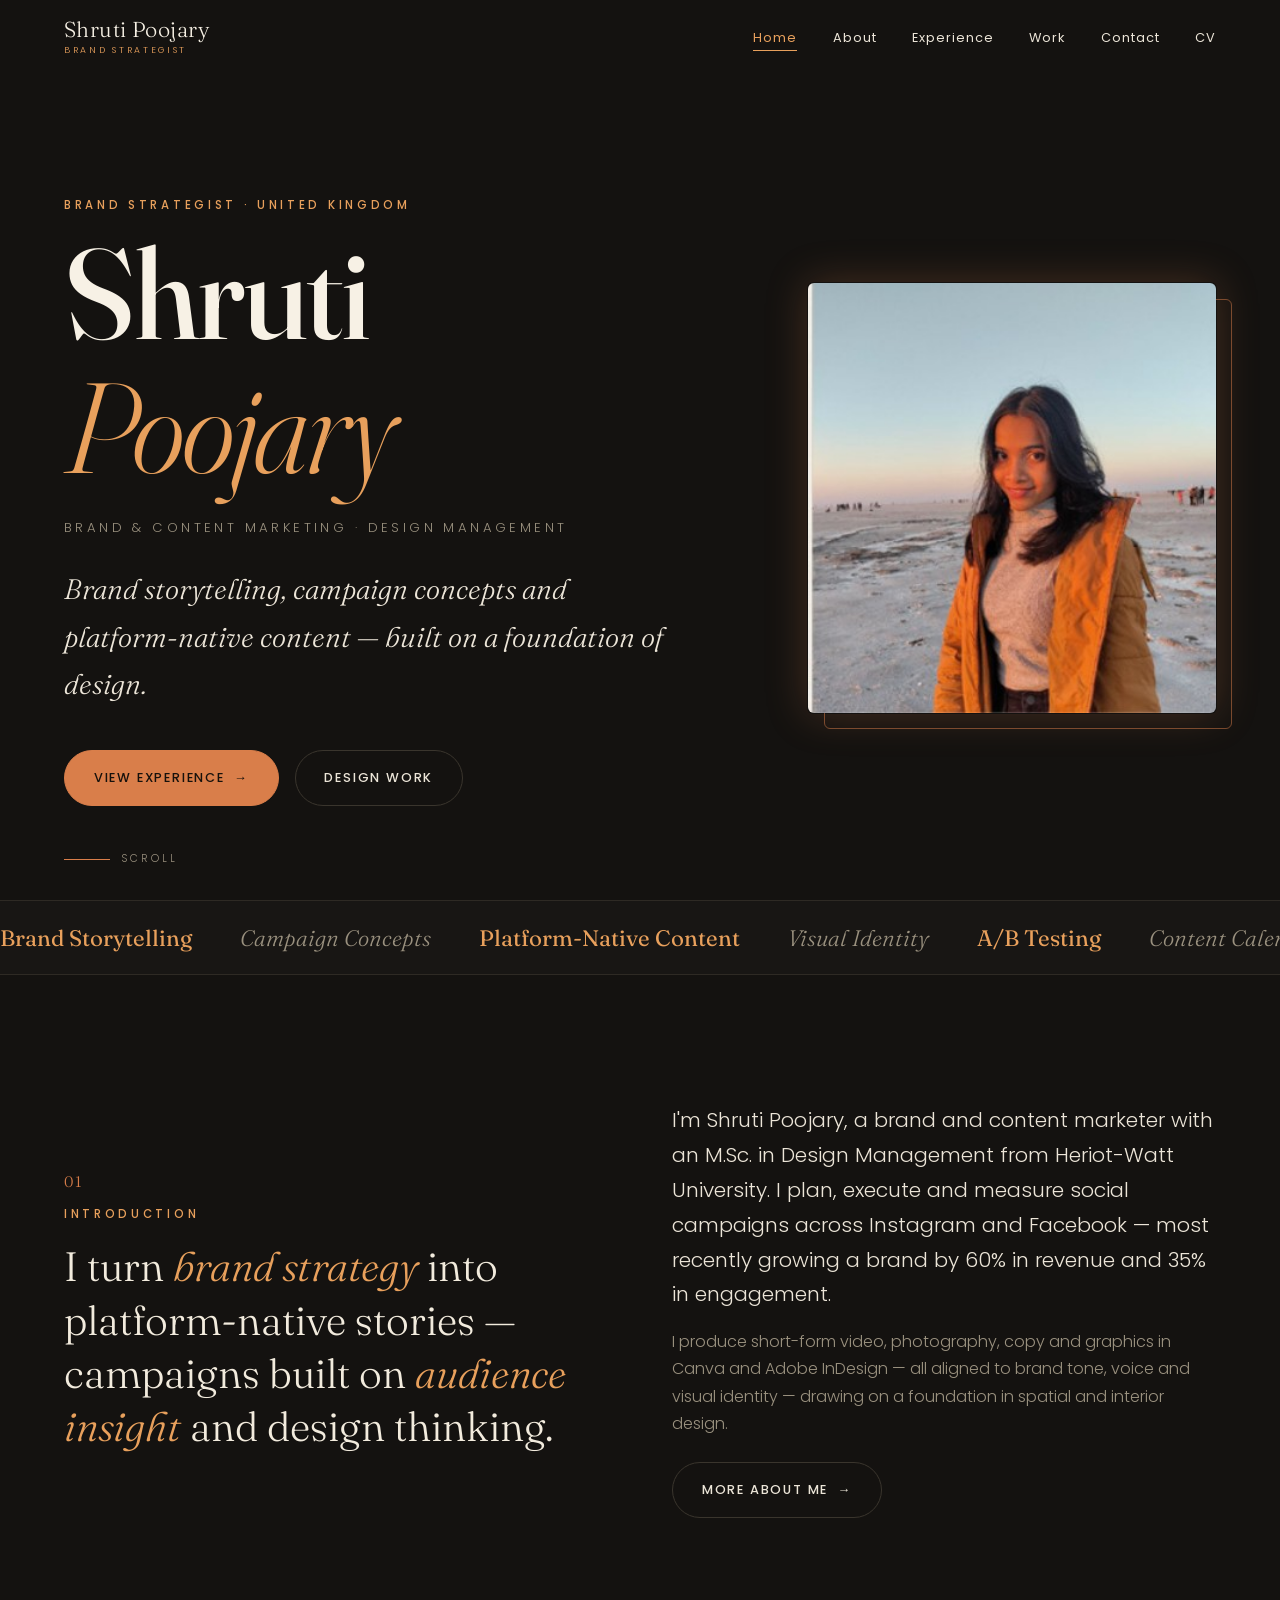
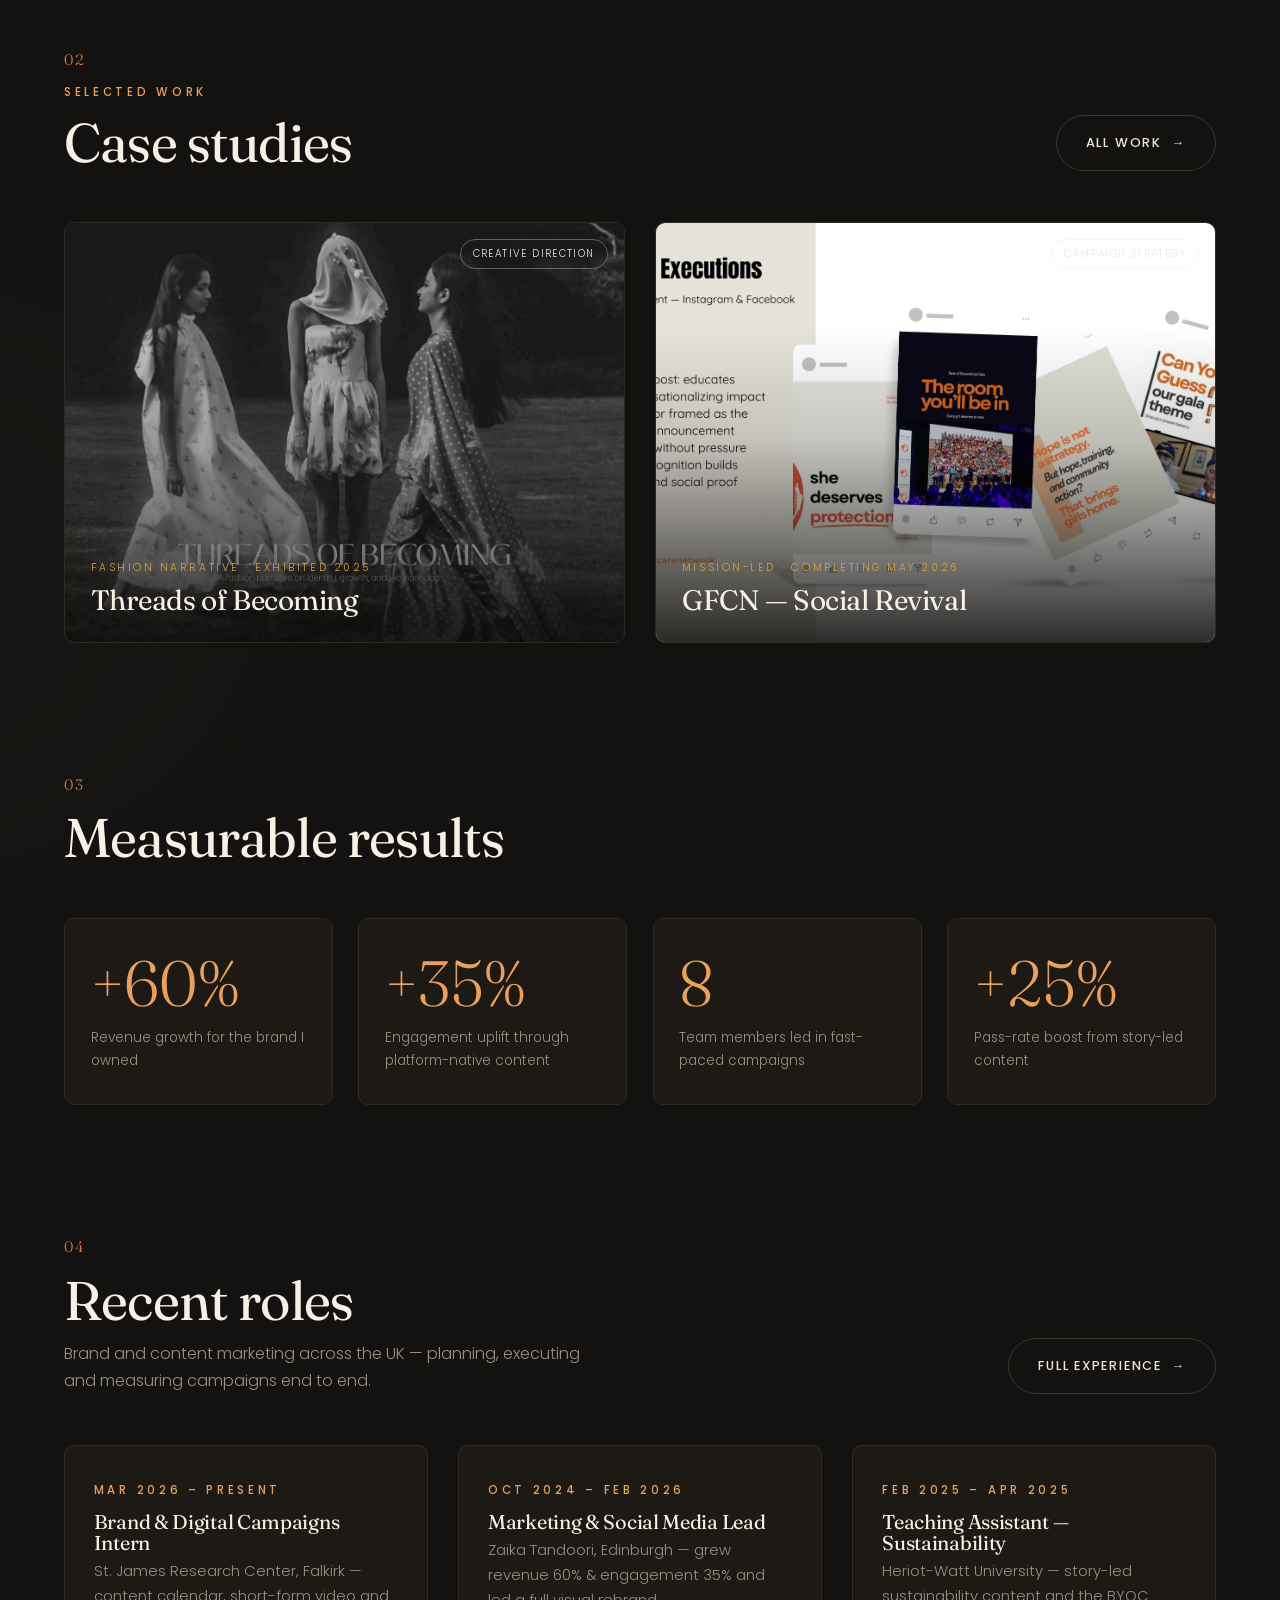
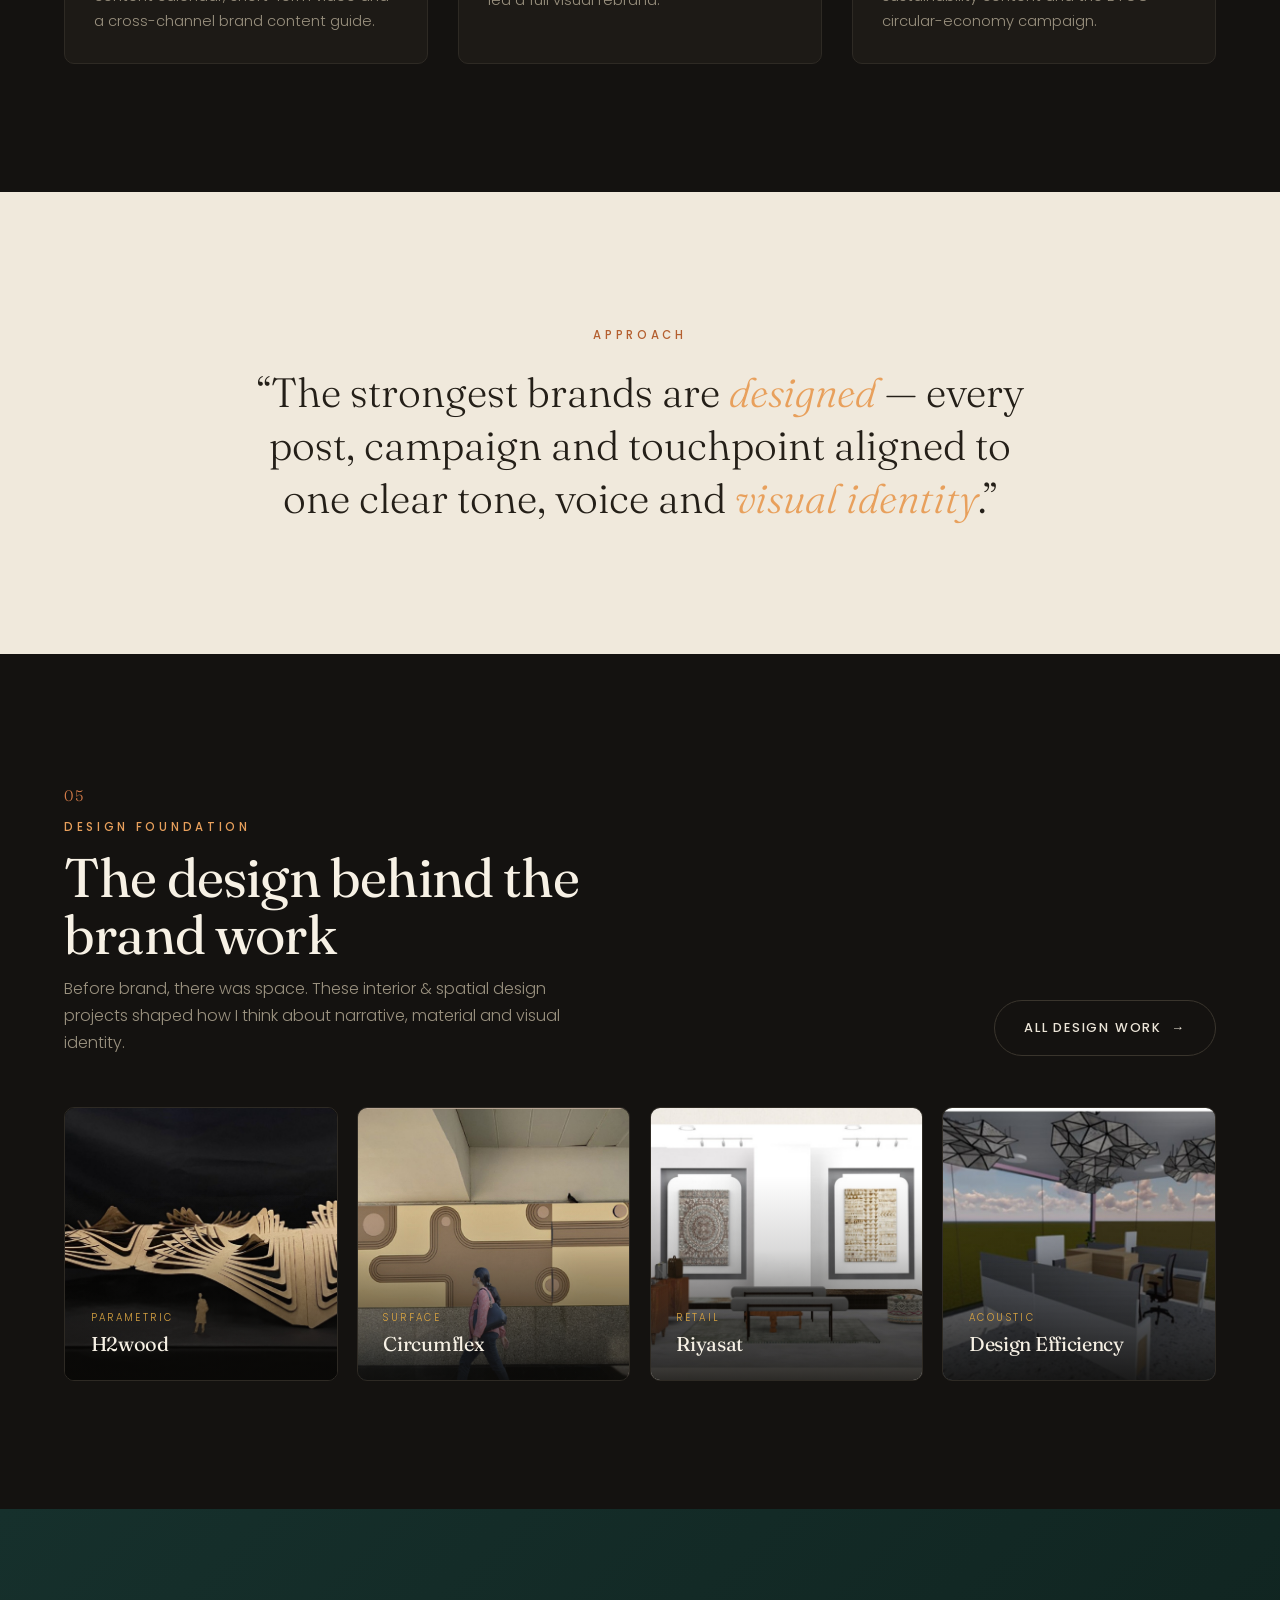
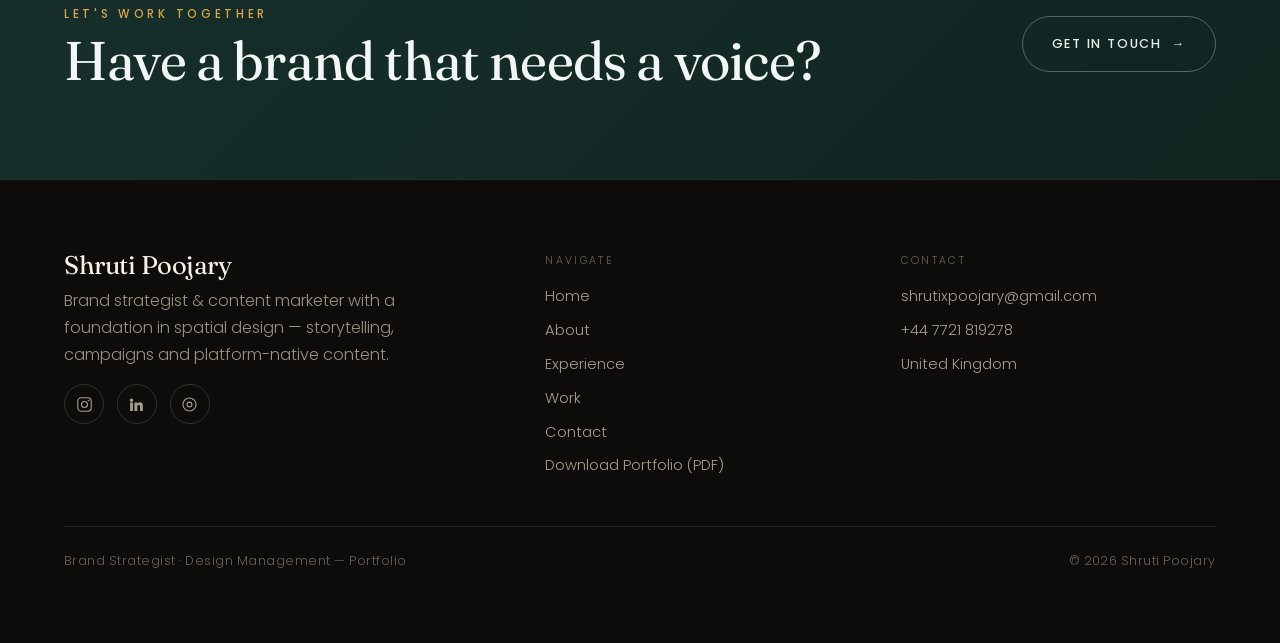
==== commit 618827c3: "Dark editorial revamp + creative portfolio case studies - Complete visual revamp: dark editorial the" ====
--- a/index.html
+++ b/index.html
@@ -76,12 +76,38 @@
       </div>
     </section>
 
+    <!-- Selected work -->
+    <section class="section" style="padding-top:0;">
+      <div class="wrap">
+        <div class="sec-head">
+          <div class="titles reveal">
+            <span class="sec-num">02</span>
+            <span class="eyebrow" style="display:block; margin-top:.6rem;">Selected Work</span>
+            <h2>Case studies</h2>
+          </div>
+          <a href="projects.html" class="btn btn--ghost reveal d1">All work <span class="arr">→</span></a>
+        </div>
+        <div class="proj-grid">
+          <a class="pcard reveal" href="work-threads.html">
+            <span class="tag">Creative Direction</span>
+            <div class="ph"><img src="assets/deck/deck-07.jpg" alt="Threads of Becoming — fashion narrative shoot" /></div>
+            <div class="meta"><span class="cat">Fashion Narrative · Exhibited 2025</span><h3 class="pttl">Threads of Becoming</h3><p class="pdesc">A fashion narrative on identity, growth and womanhood — three acts, told through creative direction.</p></div>
+          </a>
+          <a class="pcard reveal d1" href="work-gfcn.html">
+            <span class="tag">Campaign Strategy</span>
+            <div class="ph"><img src="assets/deck/deck-19.jpg" alt="GFCN campaign content executions" /></div>
+            <div class="meta"><span class="cat">Mission-Led · Completing May 2026</span><h3 class="pttl">GFCN — Social Revival</h3><p class="pdesc">Brand system, content funnel and fundraising campaign for a child-protection charity.</p></div>
+          </a>
+        </div>
+      </div>
+    </section>
+
     <!-- Brand impact metrics -->
     <section class="section" style="padding-top:0;">
       <div class="wrap">
         <div class="sec-head">
           <div class="titles reveal">
-            <span class="sec-num">02</span>
+            <span class="sec-num">03</span>
             <h2>Measurable results</h2>
           </div>
         </div>
@@ -99,7 +125,7 @@
       <div class="wrap">
         <div class="sec-head">
           <div class="titles reveal">
-            <span class="sec-num">03</span>
+            <span class="sec-num">04</span>
             <h2>Recent roles</h2>
             <p class="muted" style="margin-top:.7rem; max-width:52ch;">Brand and content marketing across the UK — planning, executing and measuring campaigns end to end.</p>
           </div>
@@ -138,7 +164,7 @@
       <div class="wrap">
         <div class="sec-head">
           <div class="titles reveal">
-            <span class="sec-num">04</span>
+            <span class="sec-num">05</span>
             <span class="eyebrow" style="display:block; margin-top:.6rem;">Design Foundation</span>
             <h2>The design behind the brand work</h2>
             <p class="muted" style="margin-top:.7rem; max-width:54ch;">Before brand, there was space. These interior &amp; spatial design projects shaped how I think about narrative, material and visual identity.</p>
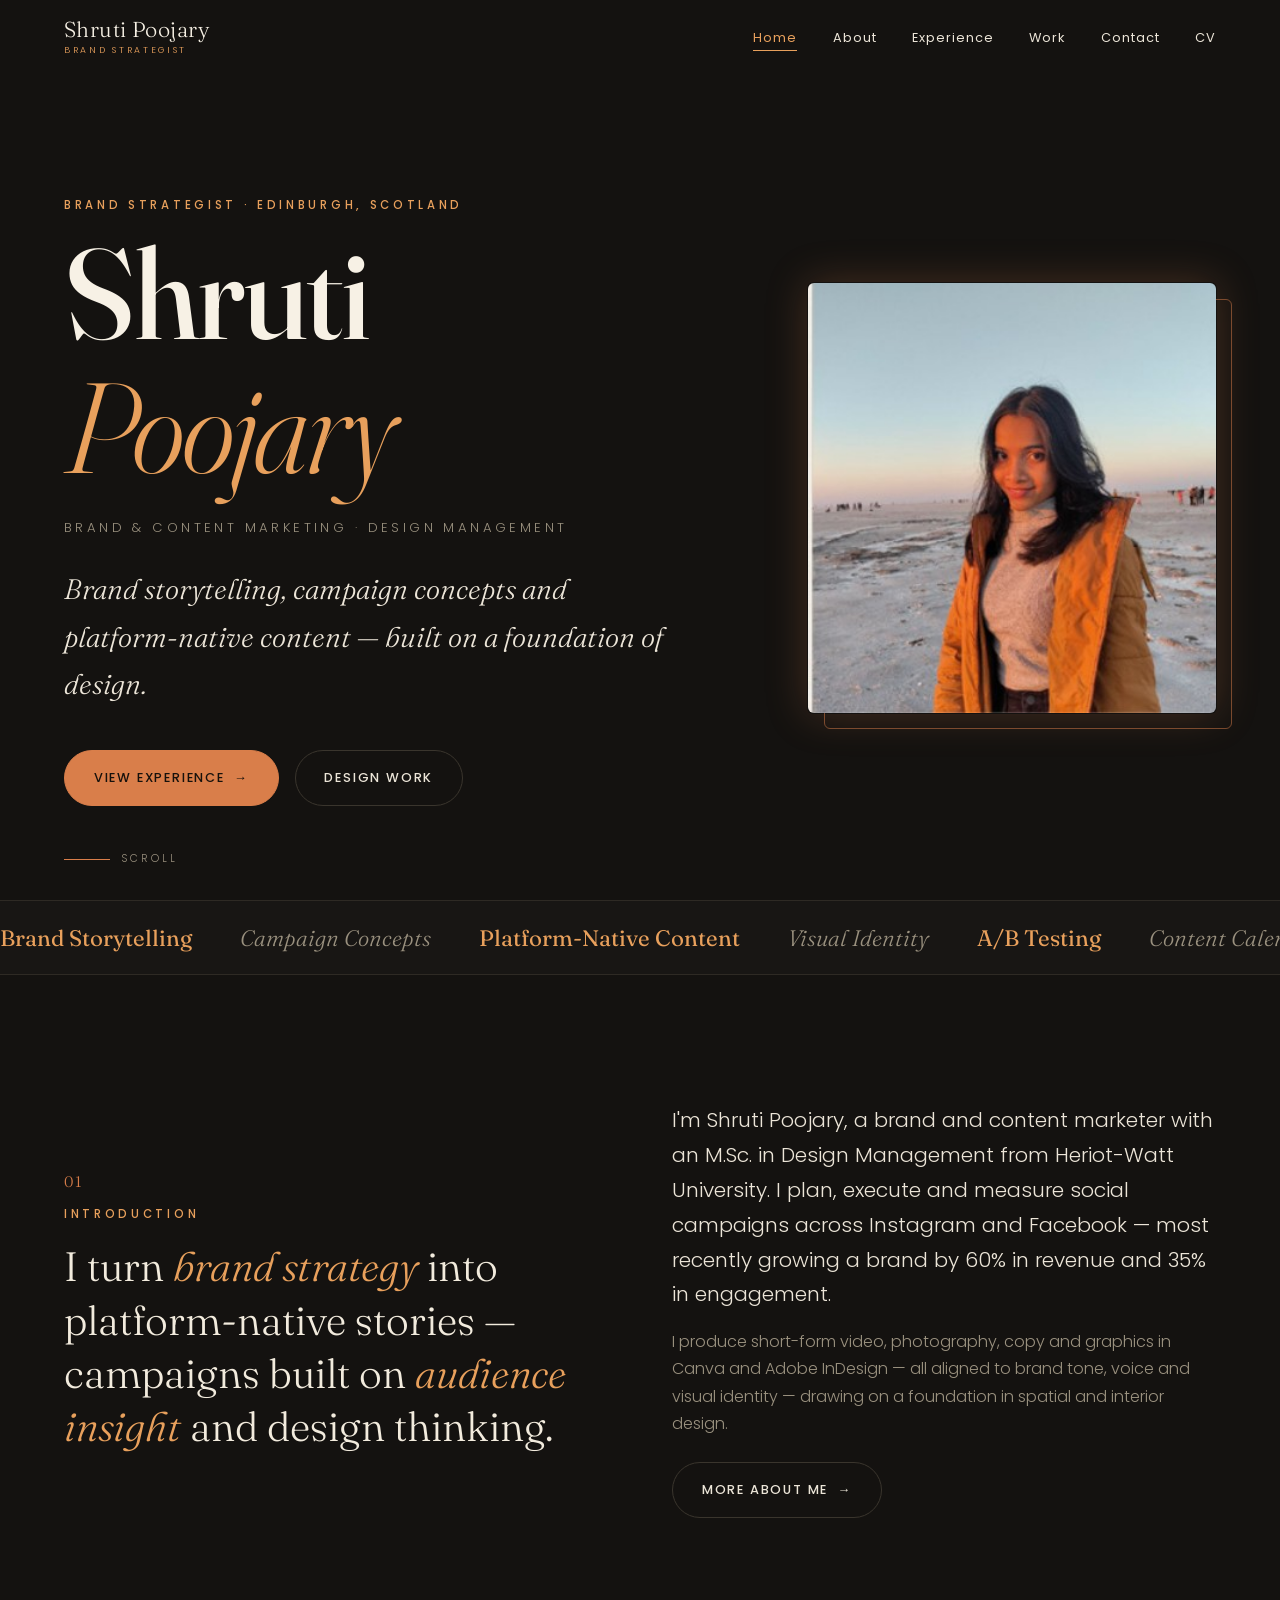
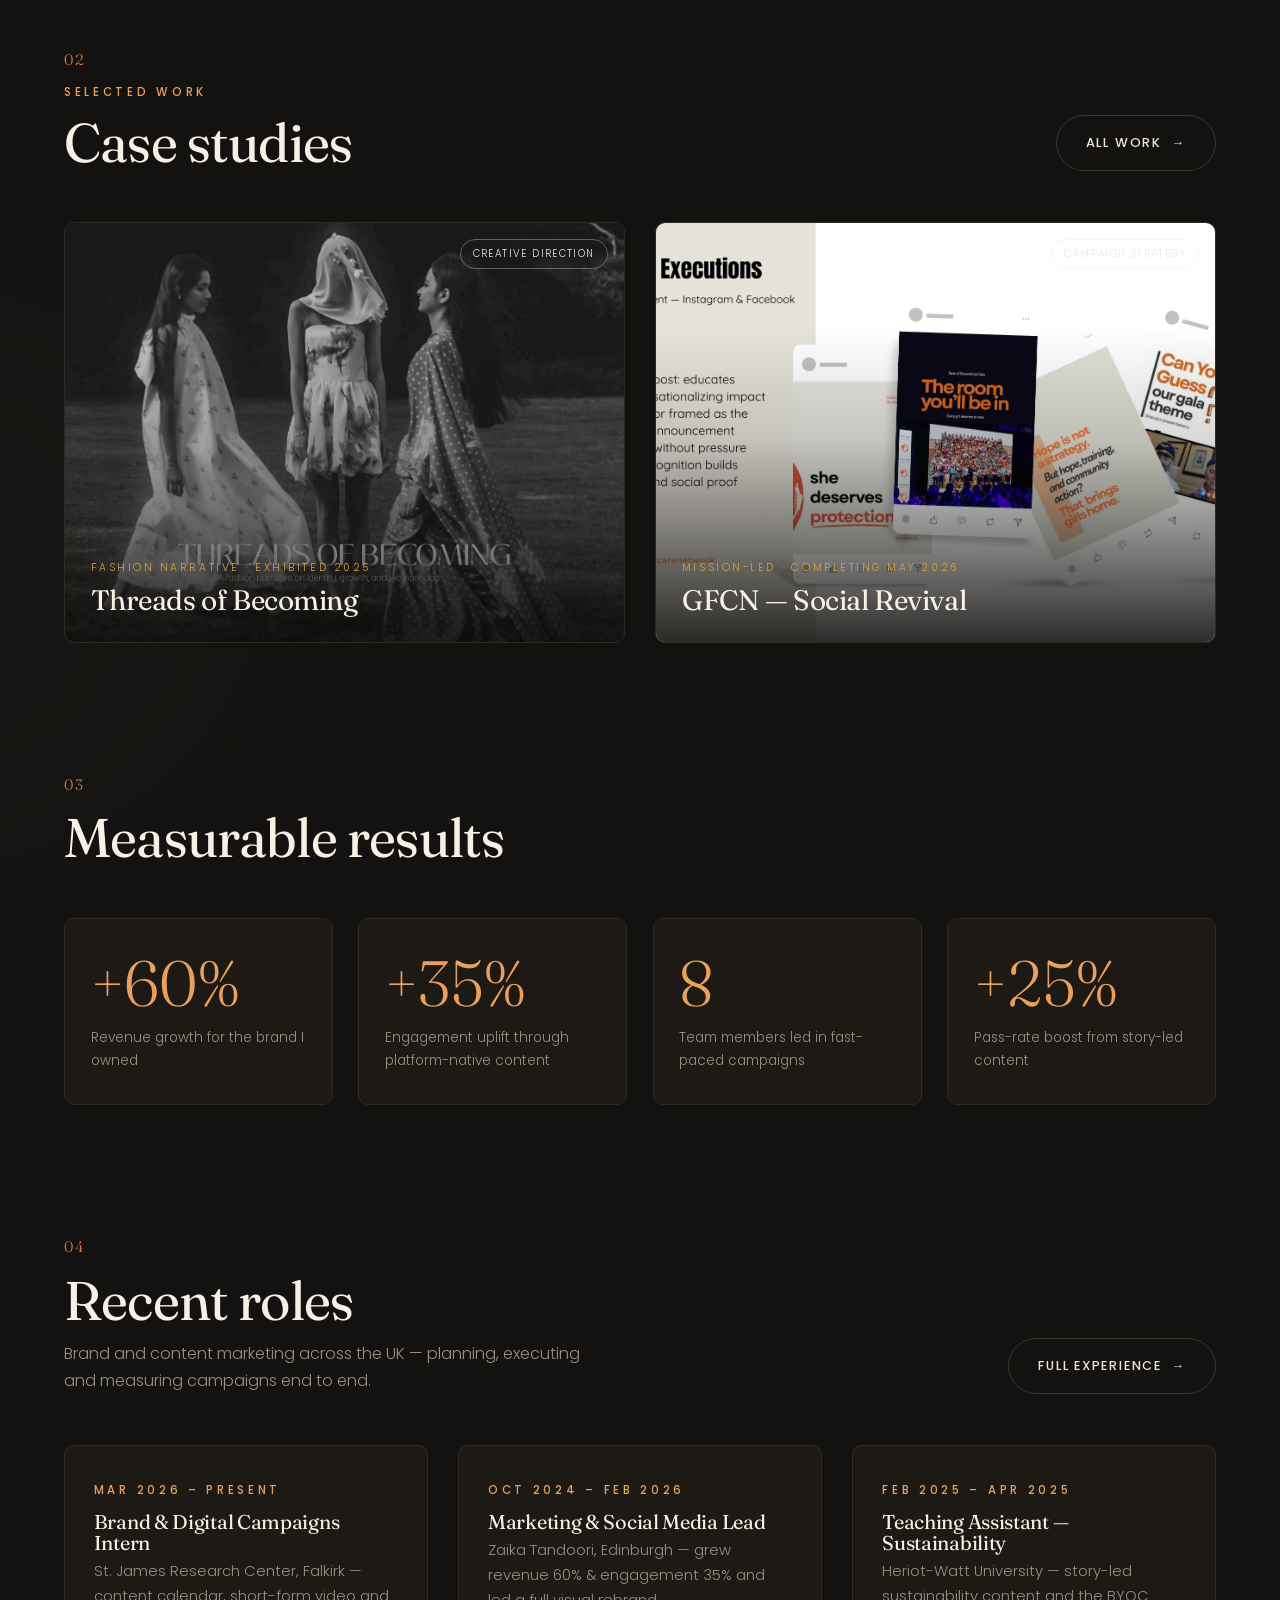
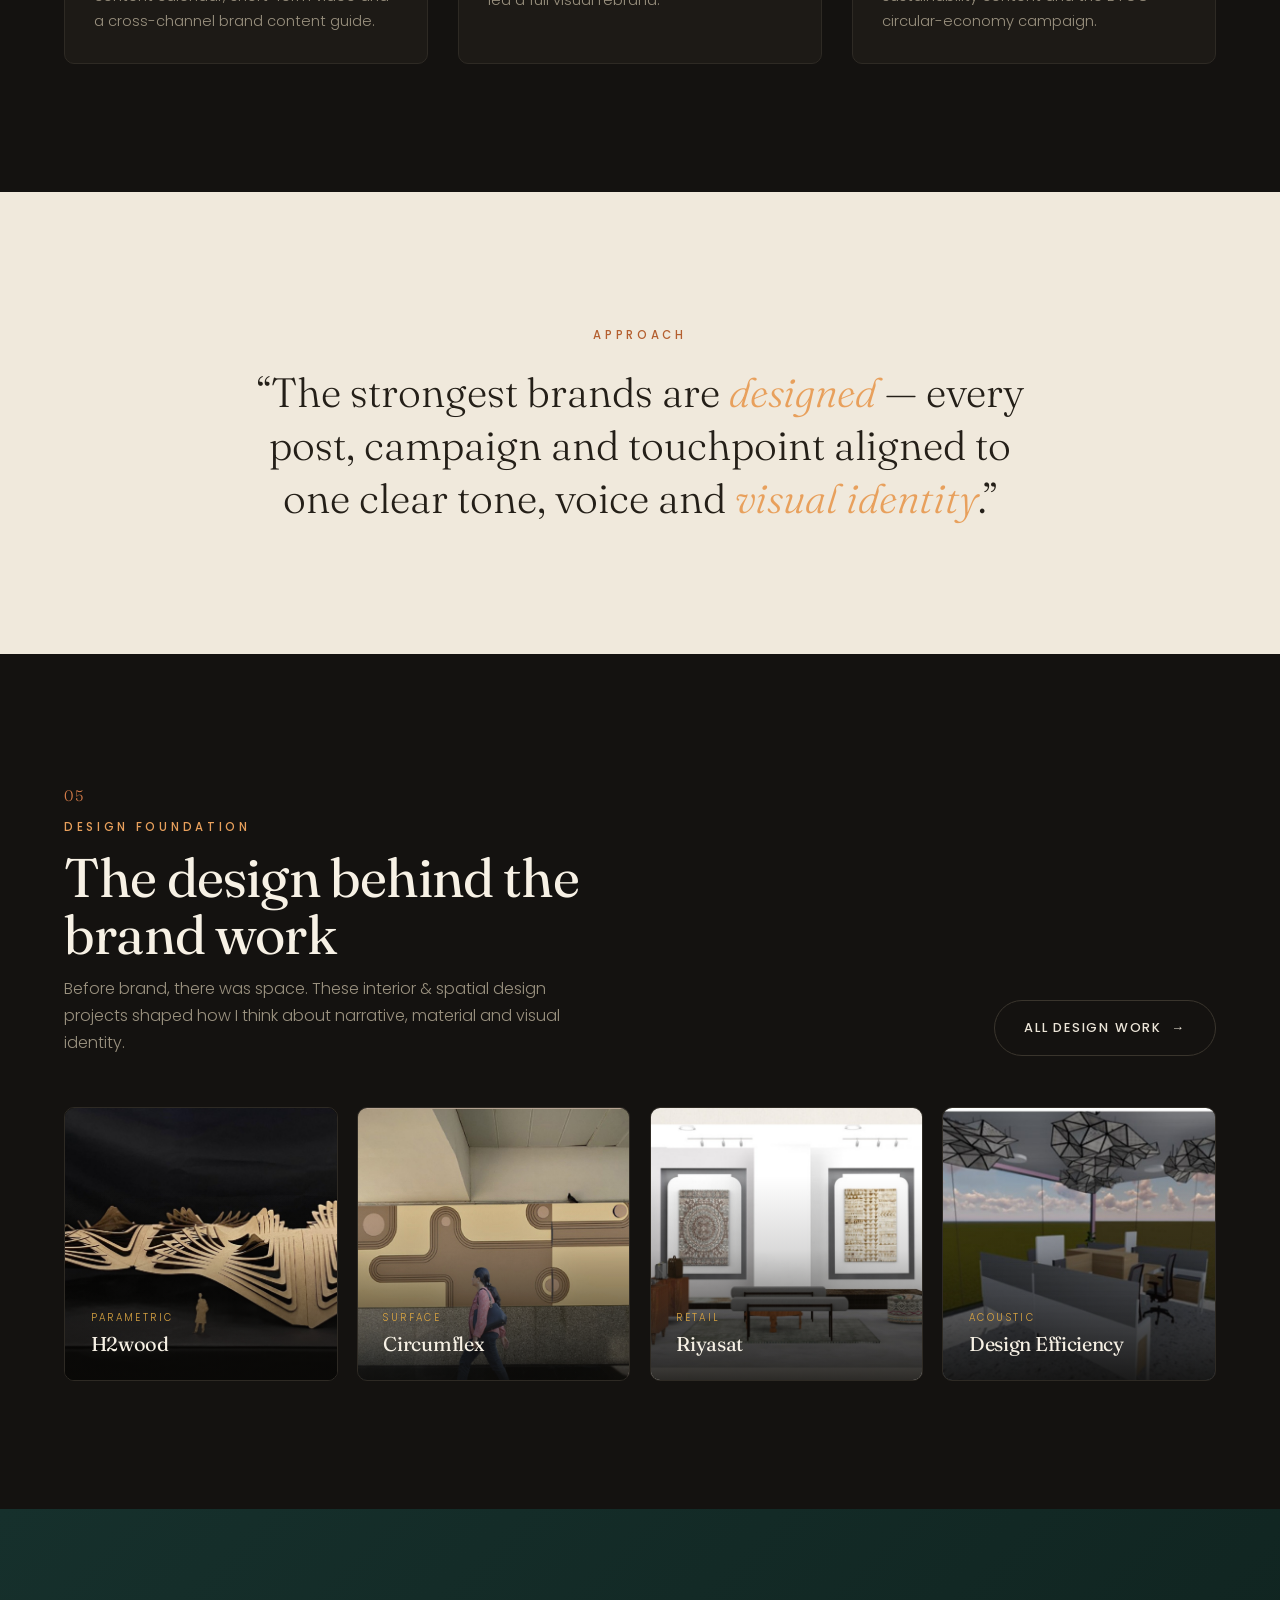
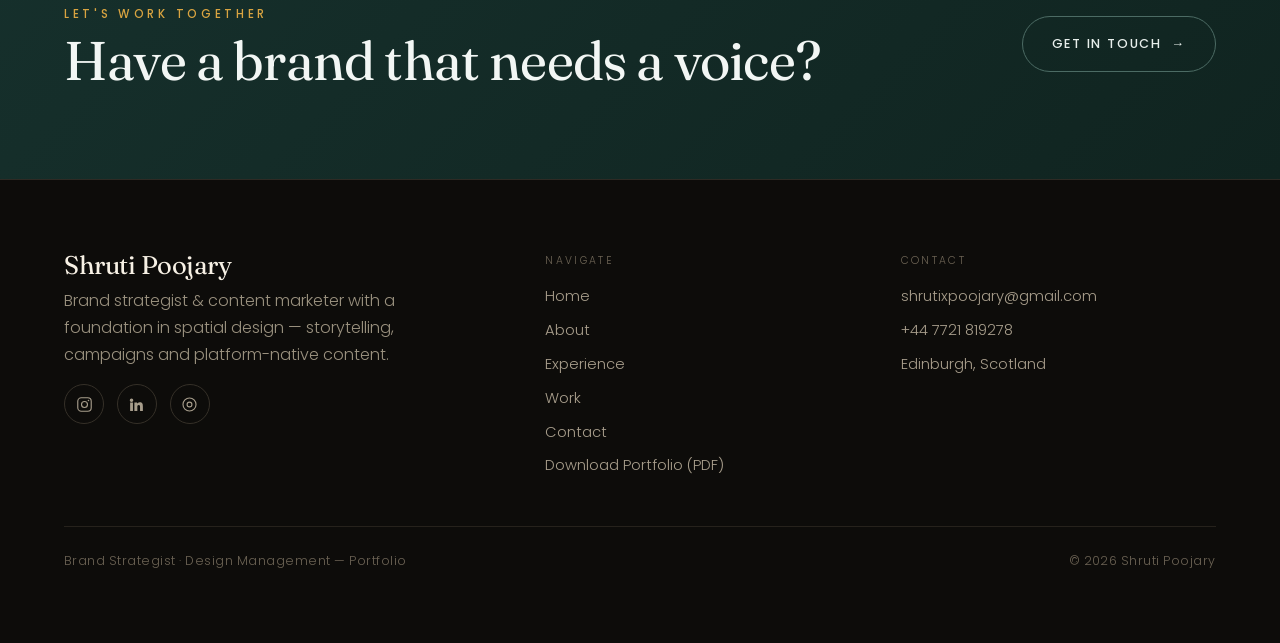
==== commit fadbdfab: "Update location to Edinburgh, Scotland site-wide Co-Authored-By: Claude Fable 5 <noreply@anthropic.c" ====
--- a/index.html
+++ b/index.html
@@ -36,7 +36,7 @@
     <section class="hero wrap">
       <div class="hero-grid">
         <div class="hero-copy">
-          <span class="eyebrow reveal">Brand Strategist · United Kingdom</span>
+          <span class="eyebrow reveal">Brand Strategist · Edinburgh, Scotland</span>
           <h1 class="display hero-name reveal d1">Shruti<br /><span class="it">Poojary</span></h1>
           <p class="hero-sub reveal d2">Brand &amp; Content Marketing · Design Management</p>
           <p class="hero-tagline reveal d2">Brand storytelling, campaign concepts and platform-native content — built on a foundation of design.</p>
@@ -236,7 +236,7 @@
           <ul>
             <li><a href="mailto:shrutixpoojary@gmail.com">shrutixpoojary@gmail.com</a></li>
             <li><a href="tel:+447721819278">+44 7721 819278</a></li>
-            <li>United Kingdom</li>
+            <li>Edinburgh, Scotland</li>
           </ul>
         </div>
       </div>
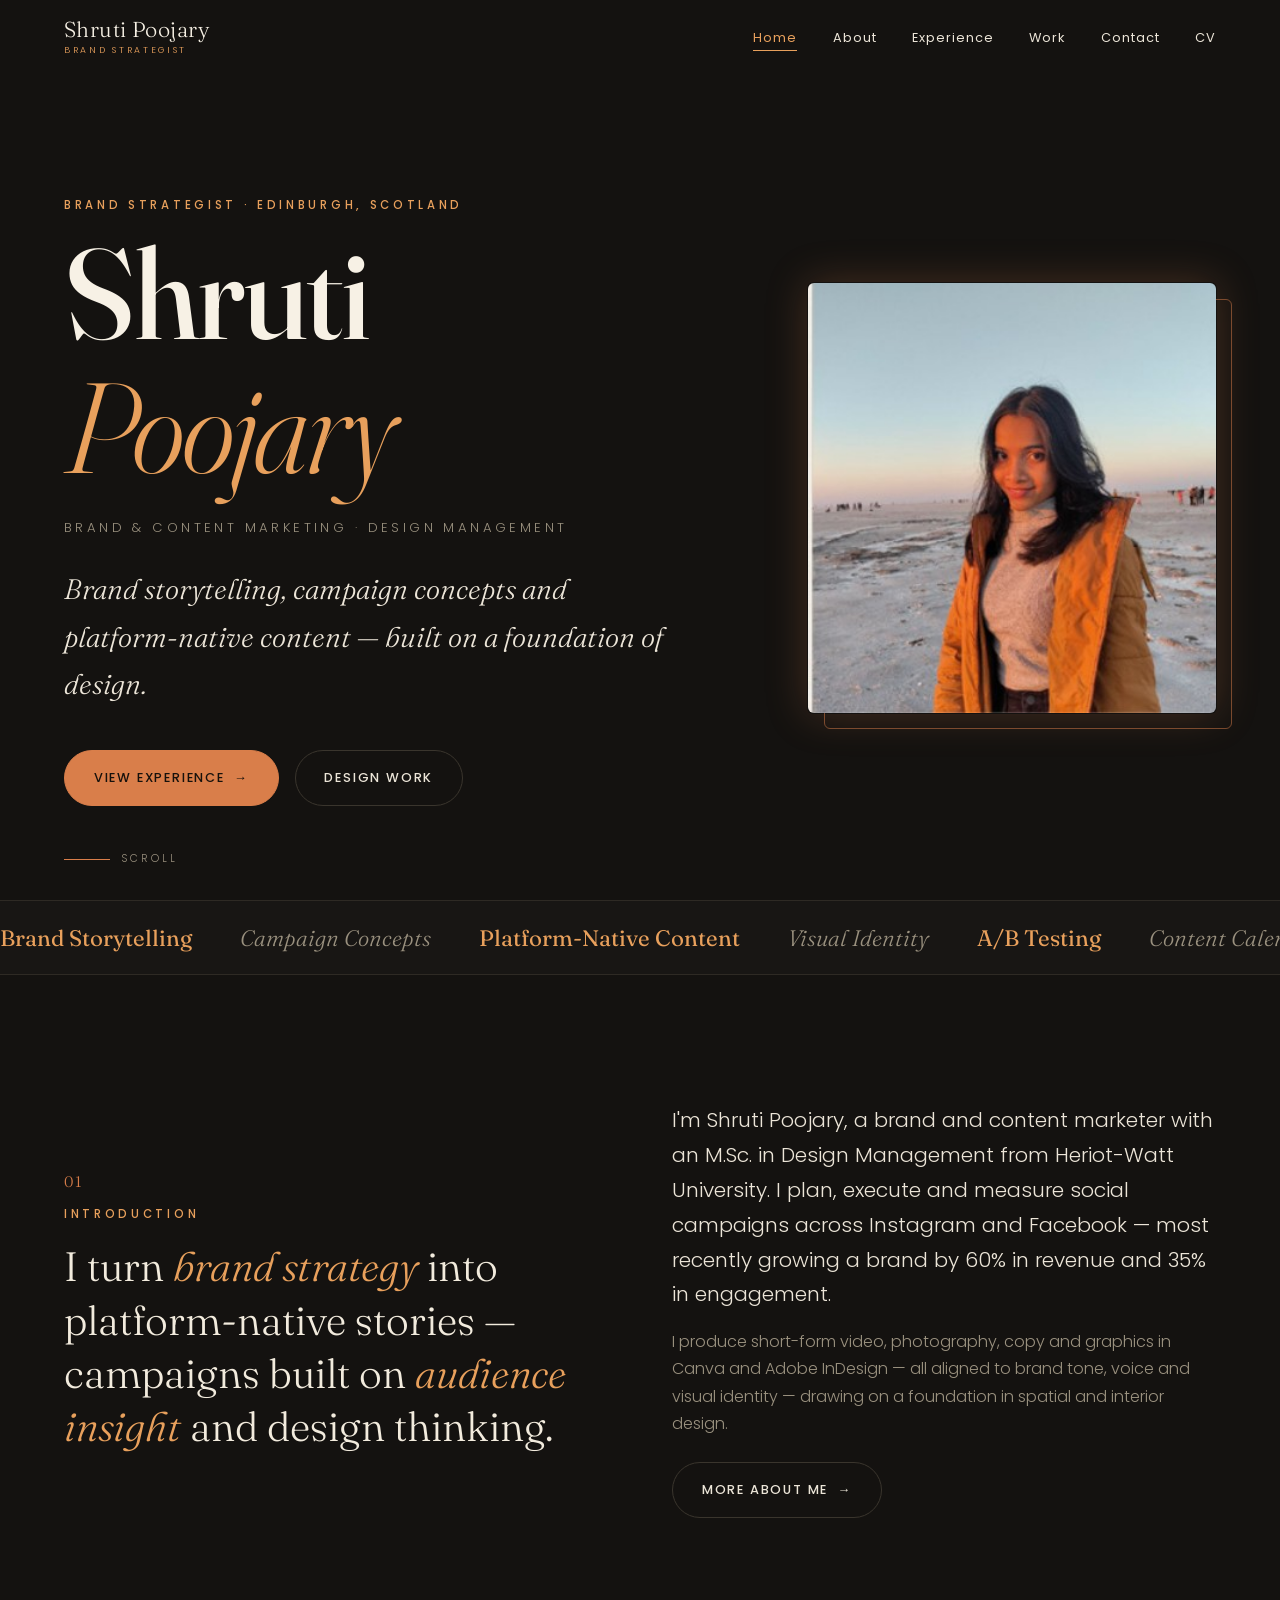
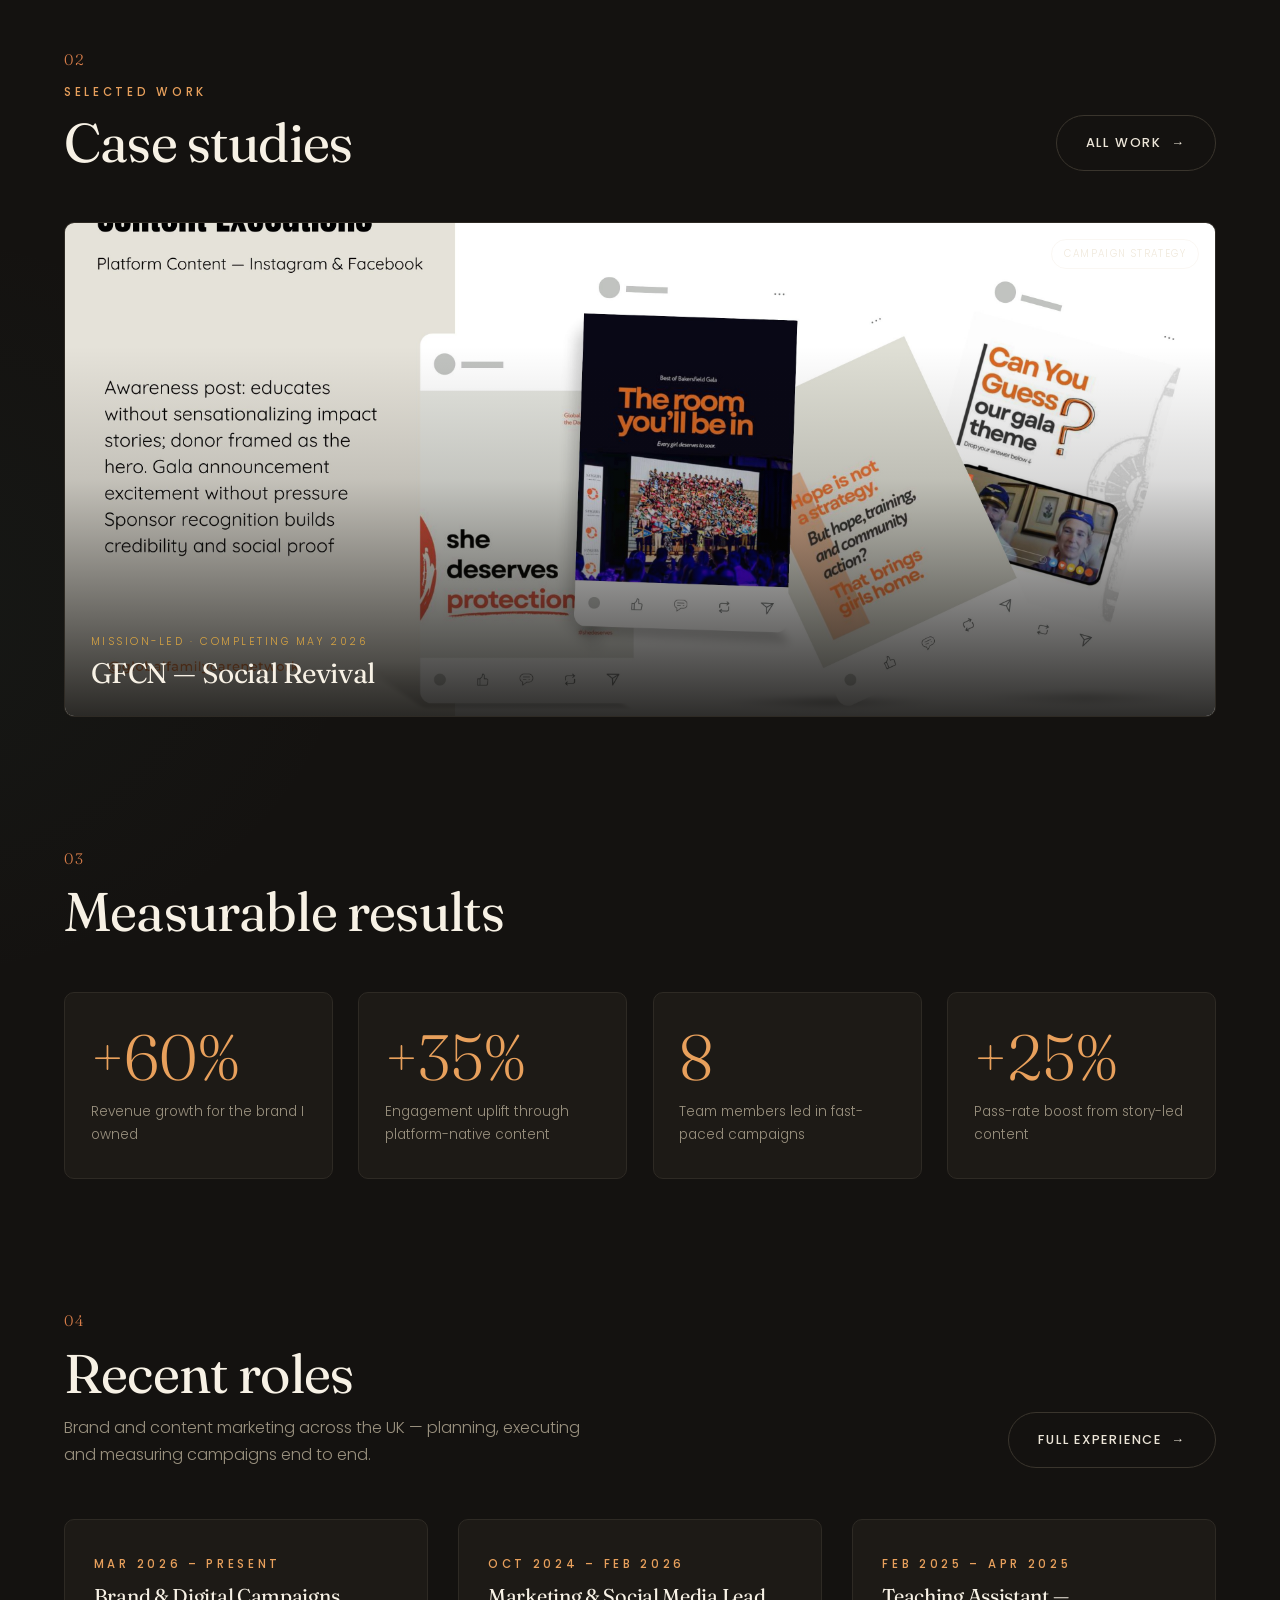
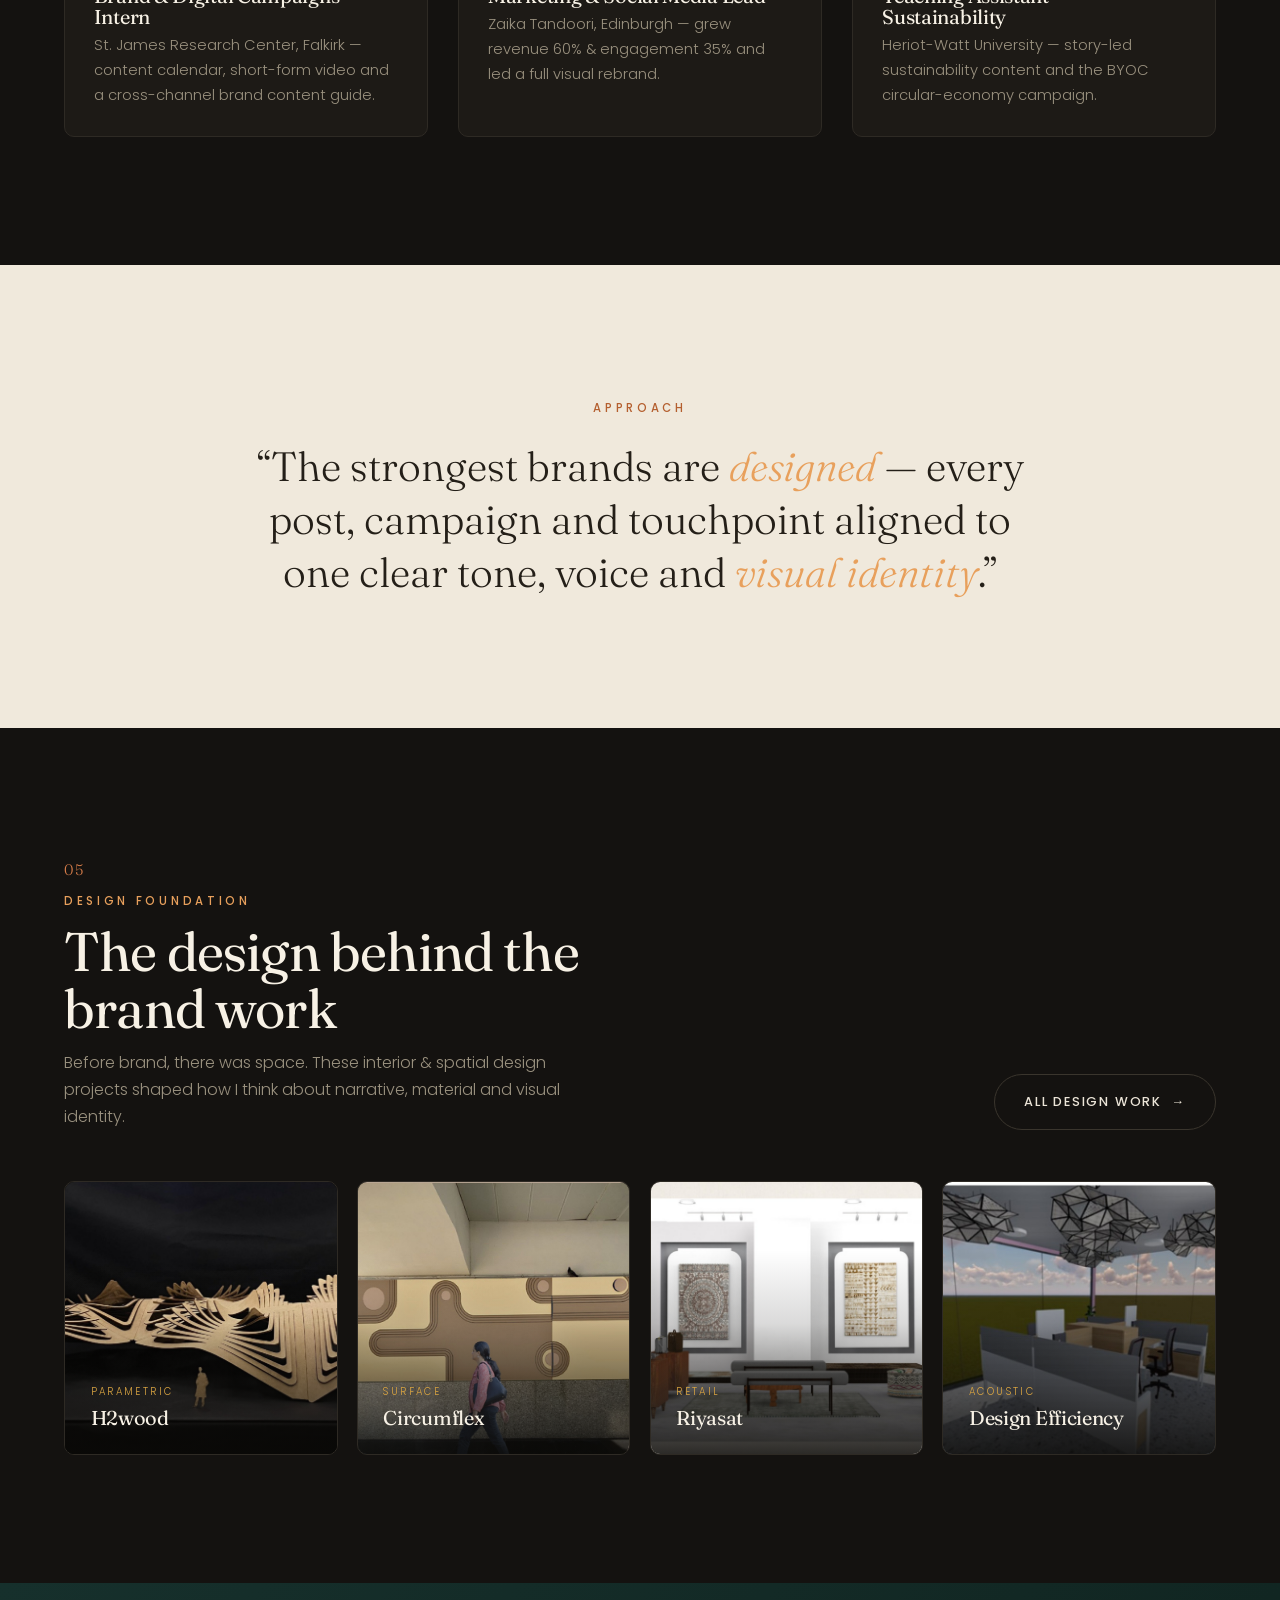
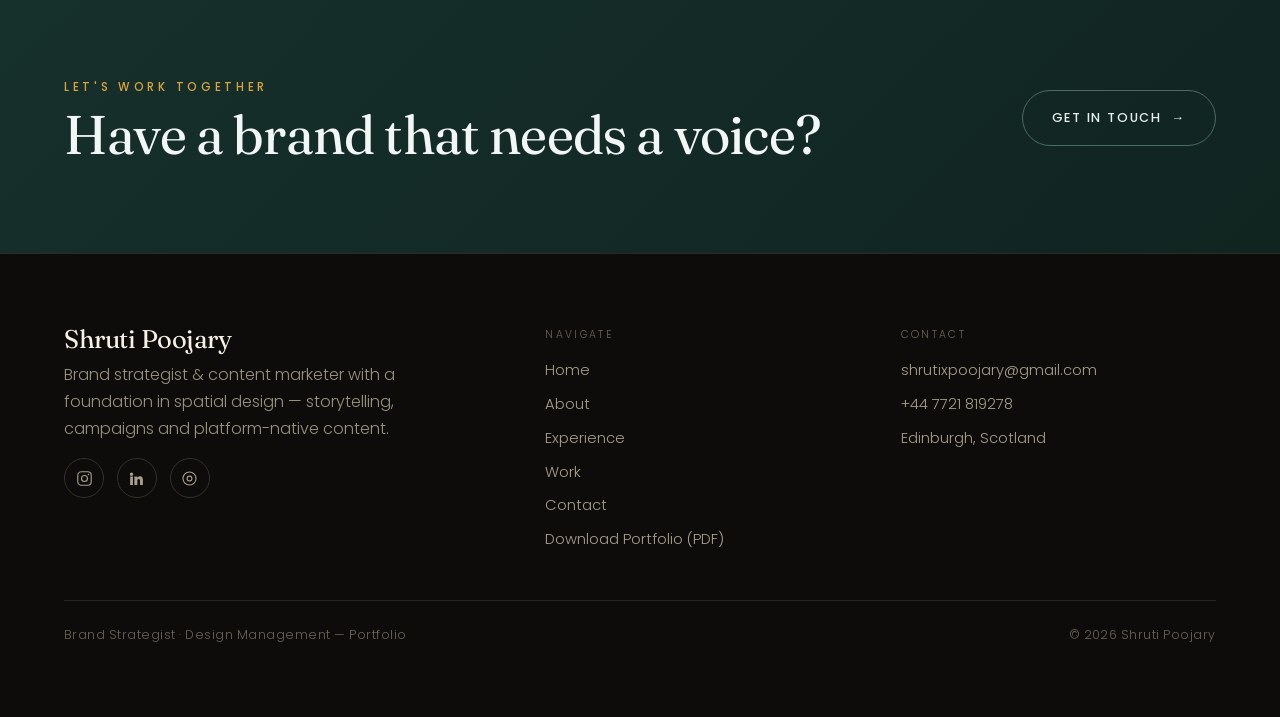
==== commit 6e9f08ed: "Remove Threads of Becoming case study from portfolio Co-Authored-By: Claude Fable 5 <noreply@anthrop" ====
--- a/index.html
+++ b/index.html
@@ -88,14 +88,9 @@
           <a href="projects.html" class="btn btn--ghost reveal d1">All work <span class="arr">→</span></a>
         </div>
         <div class="proj-grid">
-          <a class="pcard reveal" href="work-threads.html">
-            <span class="tag">Creative Direction</span>
-            <div class="ph"><img src="assets/deck/deck-07.jpg" alt="Threads of Becoming — fashion narrative shoot" /></div>
-            <div class="meta"><span class="cat">Fashion Narrative · Exhibited 2025</span><h3 class="pttl">Threads of Becoming</h3><p class="pdesc">A fashion narrative on identity, growth and womanhood — three acts, told through creative direction.</p></div>
-          </a>
-          <a class="pcard reveal d1" href="work-gfcn.html">
+          <a class="pcard reveal" href="work-gfcn.html" style="grid-column:1/-1;">
             <span class="tag">Campaign Strategy</span>
-            <div class="ph"><img src="assets/deck/deck-19.jpg" alt="GFCN campaign content executions" /></div>
+            <div class="ph" style="aspect-ratio:21/9;"><img src="assets/deck/deck-19.jpg" alt="GFCN campaign content executions" /></div>
             <div class="meta"><span class="cat">Mission-Led · Completing May 2026</span><h3 class="pttl">GFCN — Social Revival</h3><p class="pdesc">Brand system, content funnel and fundraising campaign for a child-protection charity.</p></div>
           </a>
         </div>
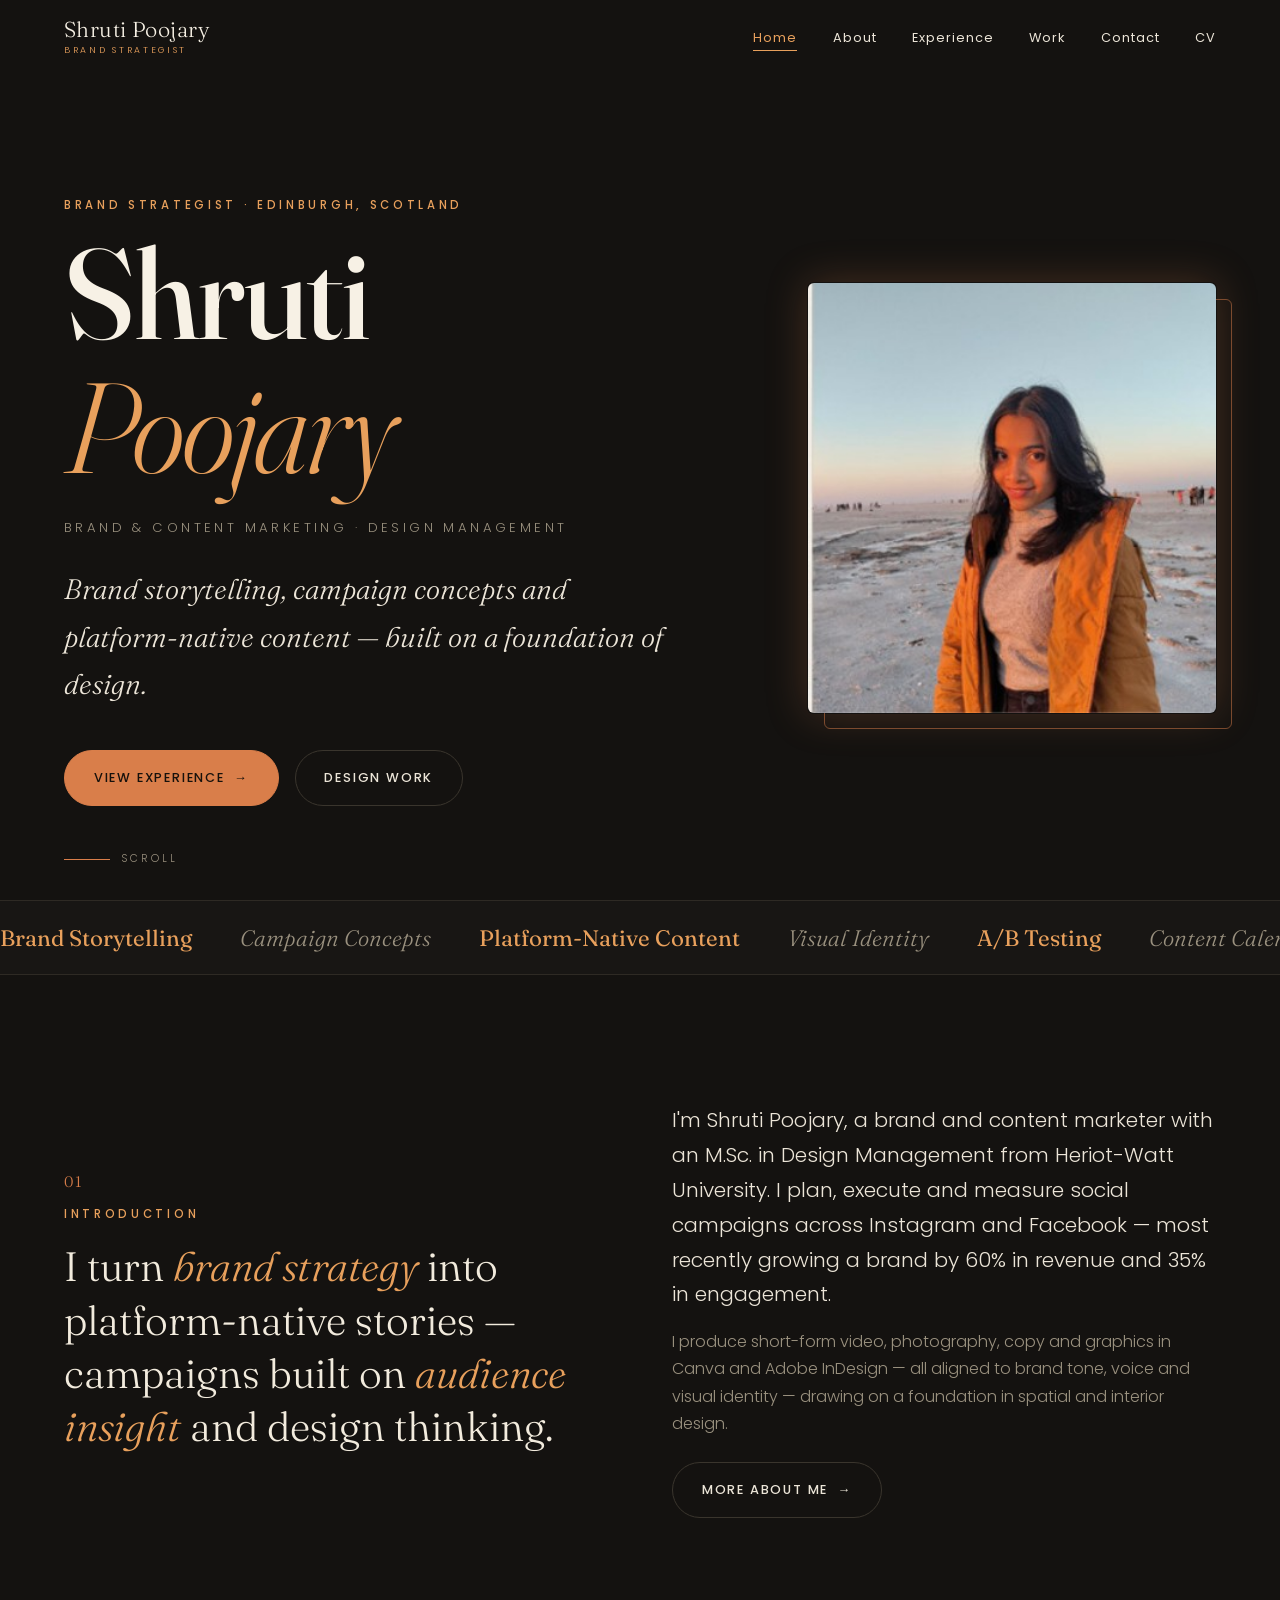
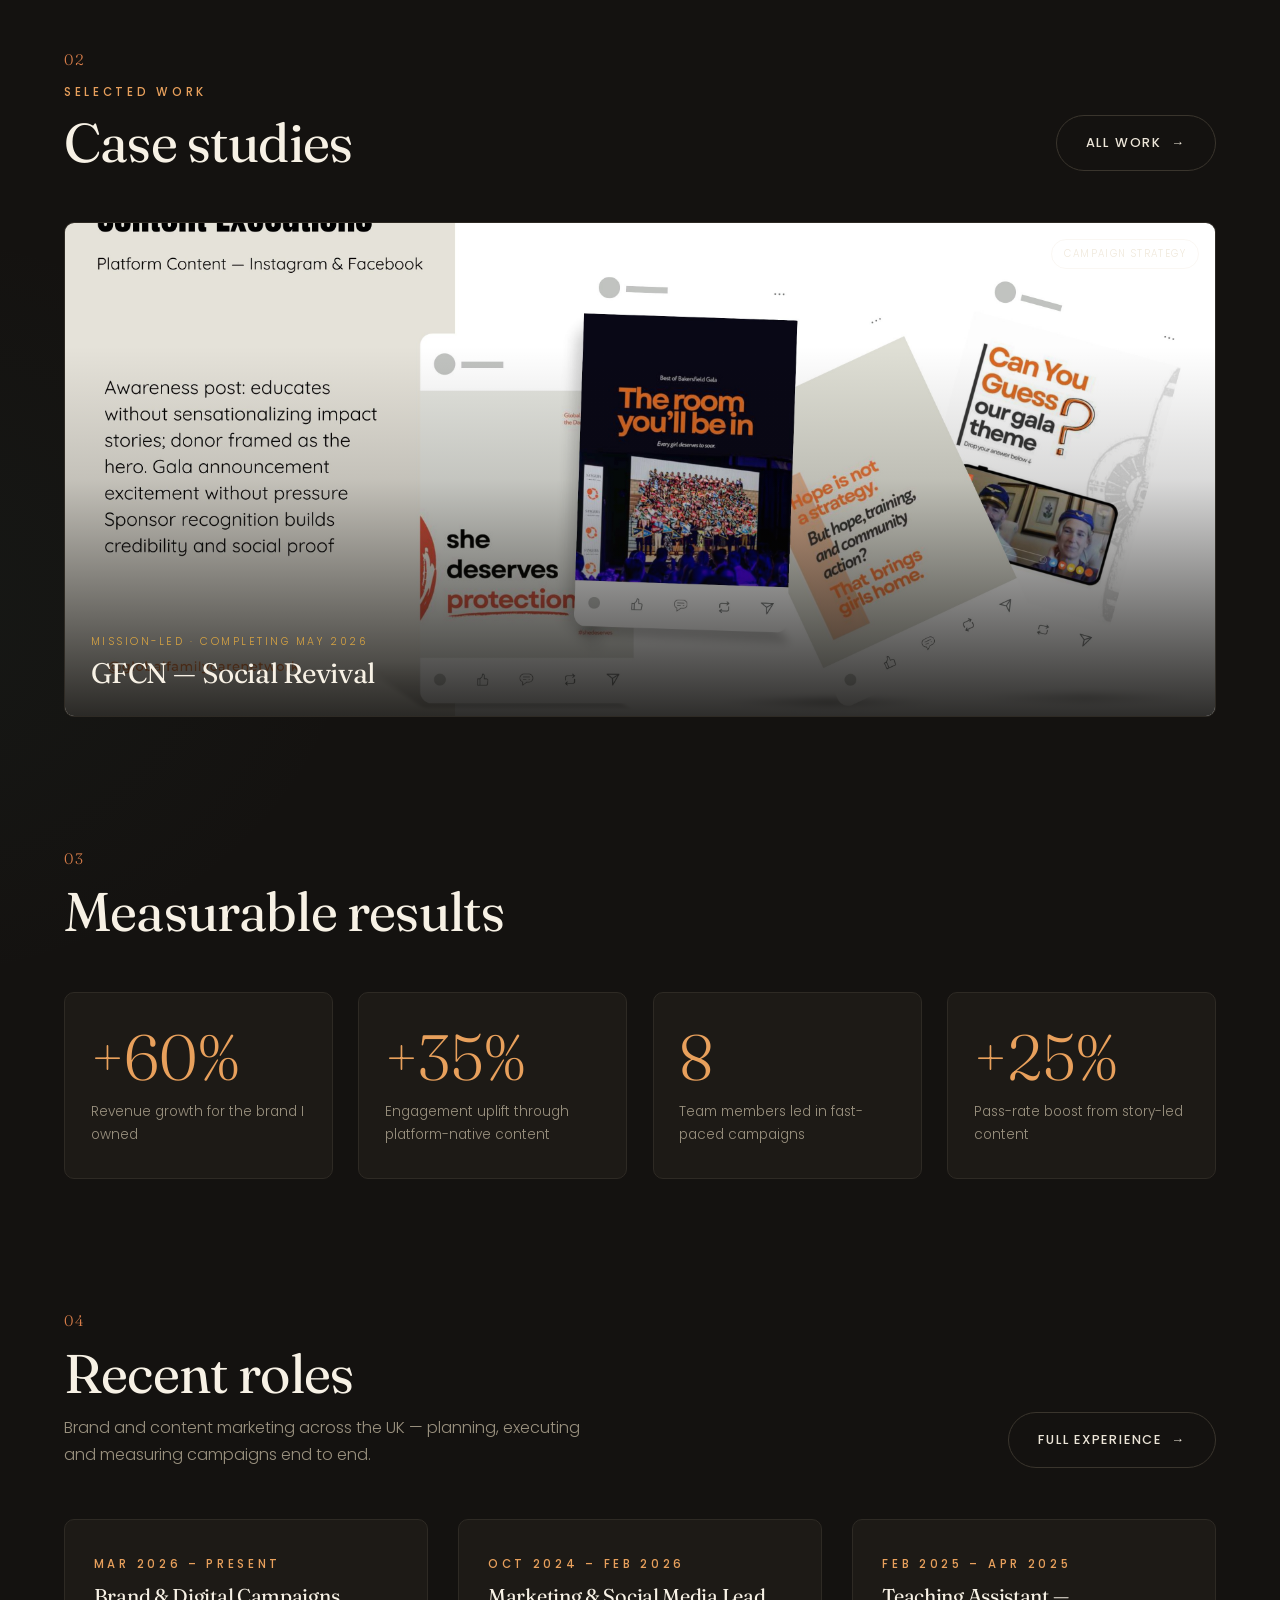
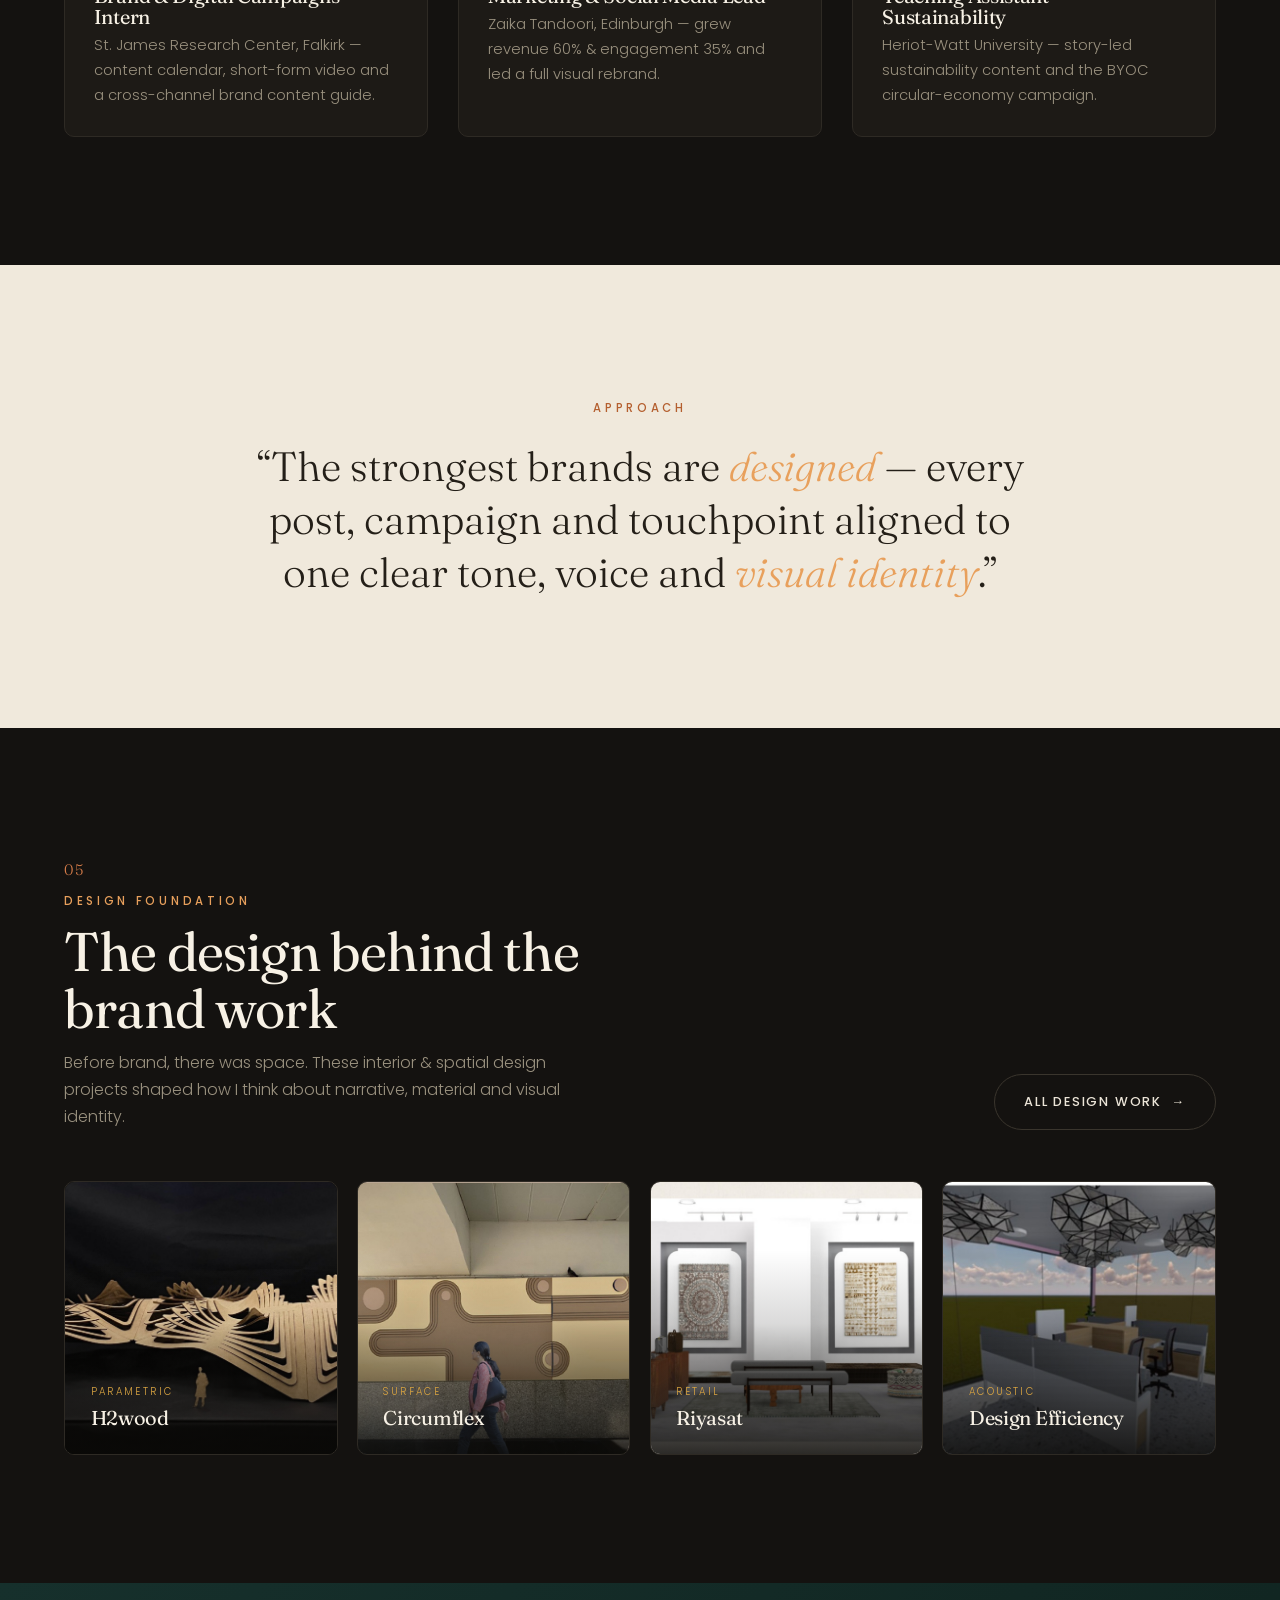
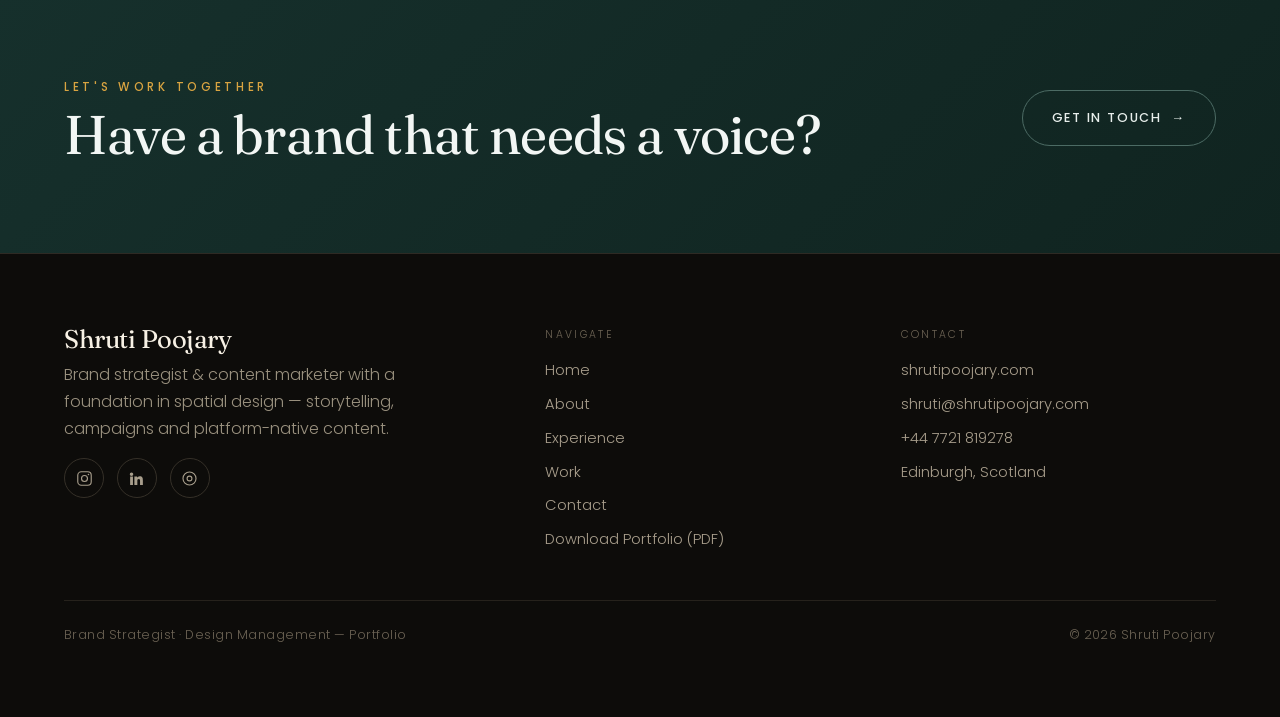
==== commit 6c9ab8e8: "Add shrutipoojary.com website link and shruti@shrutipoojary.com email site-wide Co-Authored-By: Clau" ====
--- a/index.html
+++ b/index.html
@@ -229,7 +229,7 @@
         <div class="foot-col">
           <p class="lbl">Contact</p>
           <ul>
-            <li><a href="mailto:shrutixpoojary@gmail.com">shrutixpoojary@gmail.com</a></li>
+            <li><a href="https://shrutipoojary.com" target="_blank" rel="noopener">shrutipoojary.com</a></li><li><a href="mailto:shruti@shrutipoojary.com">shruti@shrutipoojary.com</a></li>
             <li><a href="tel:+447721819278">+44 7721 819278</a></li>
             <li>Edinburgh, Scotland</li>
           </ul>
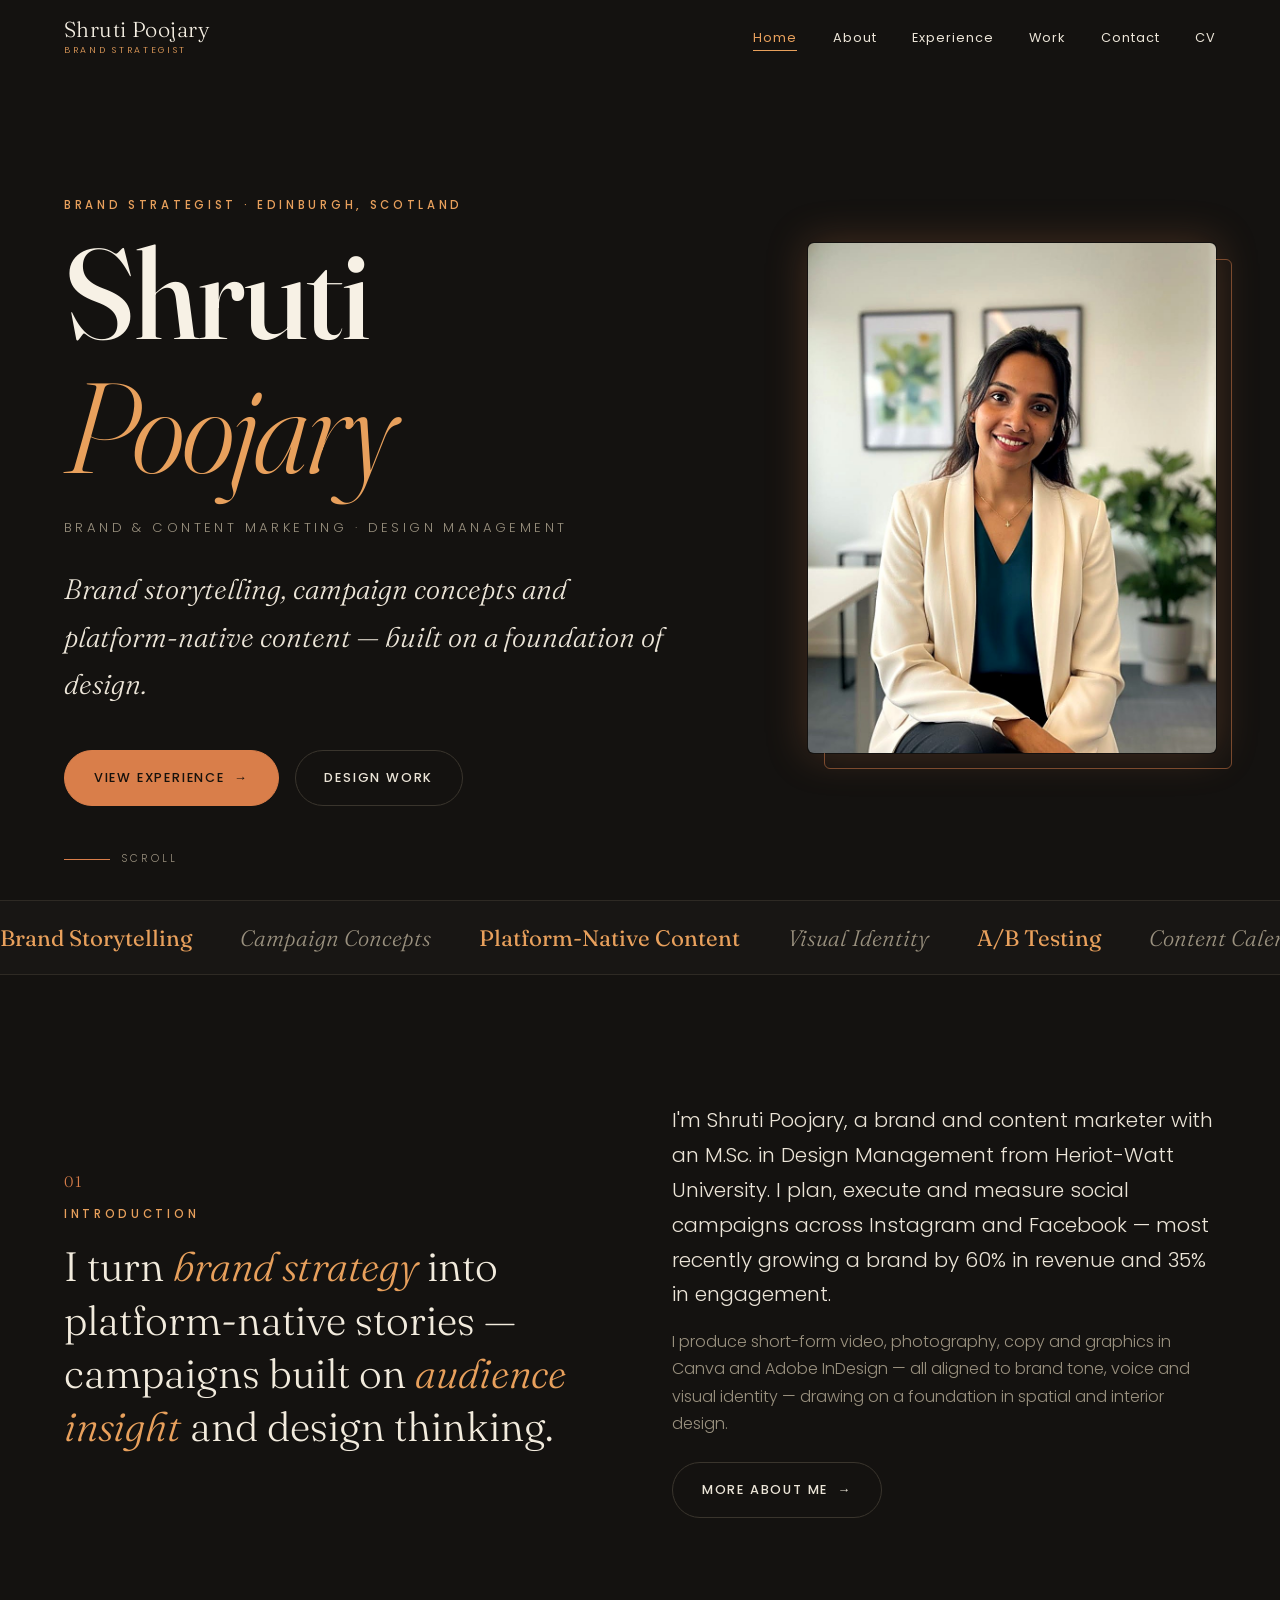
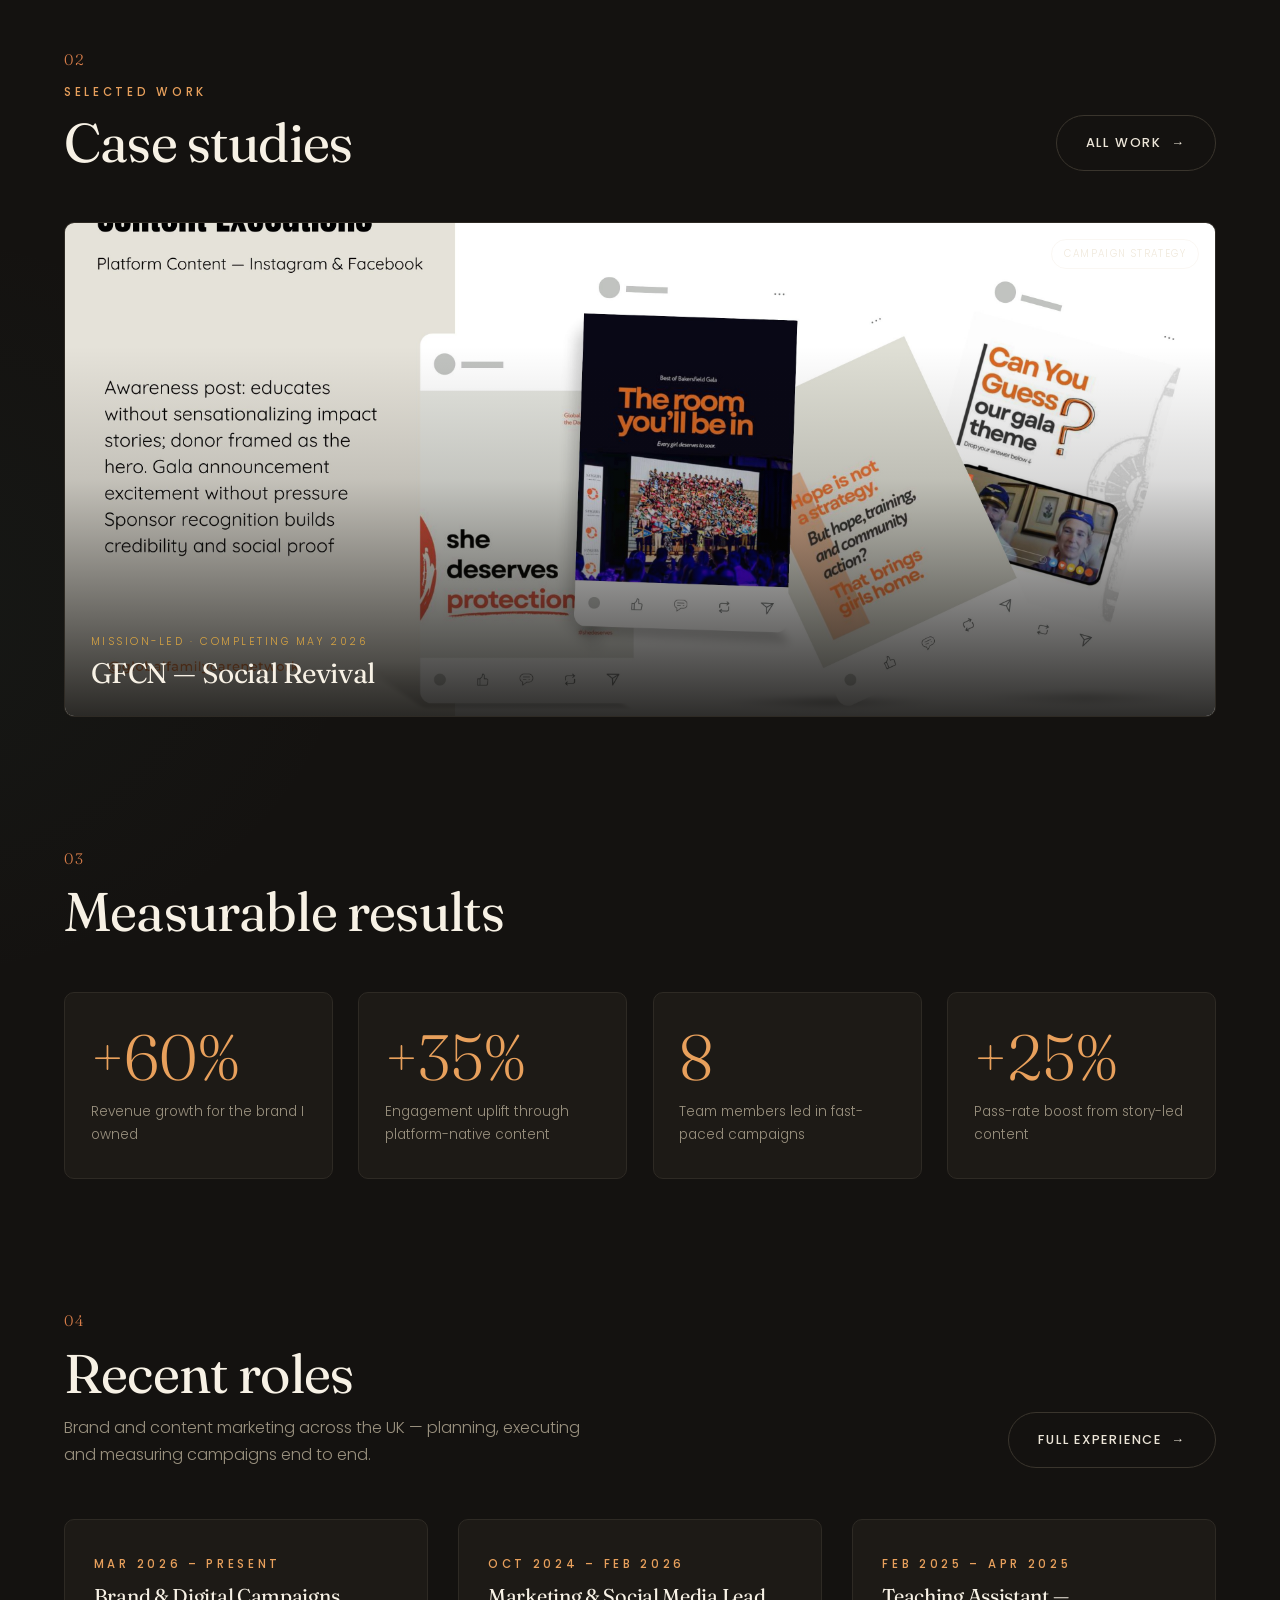
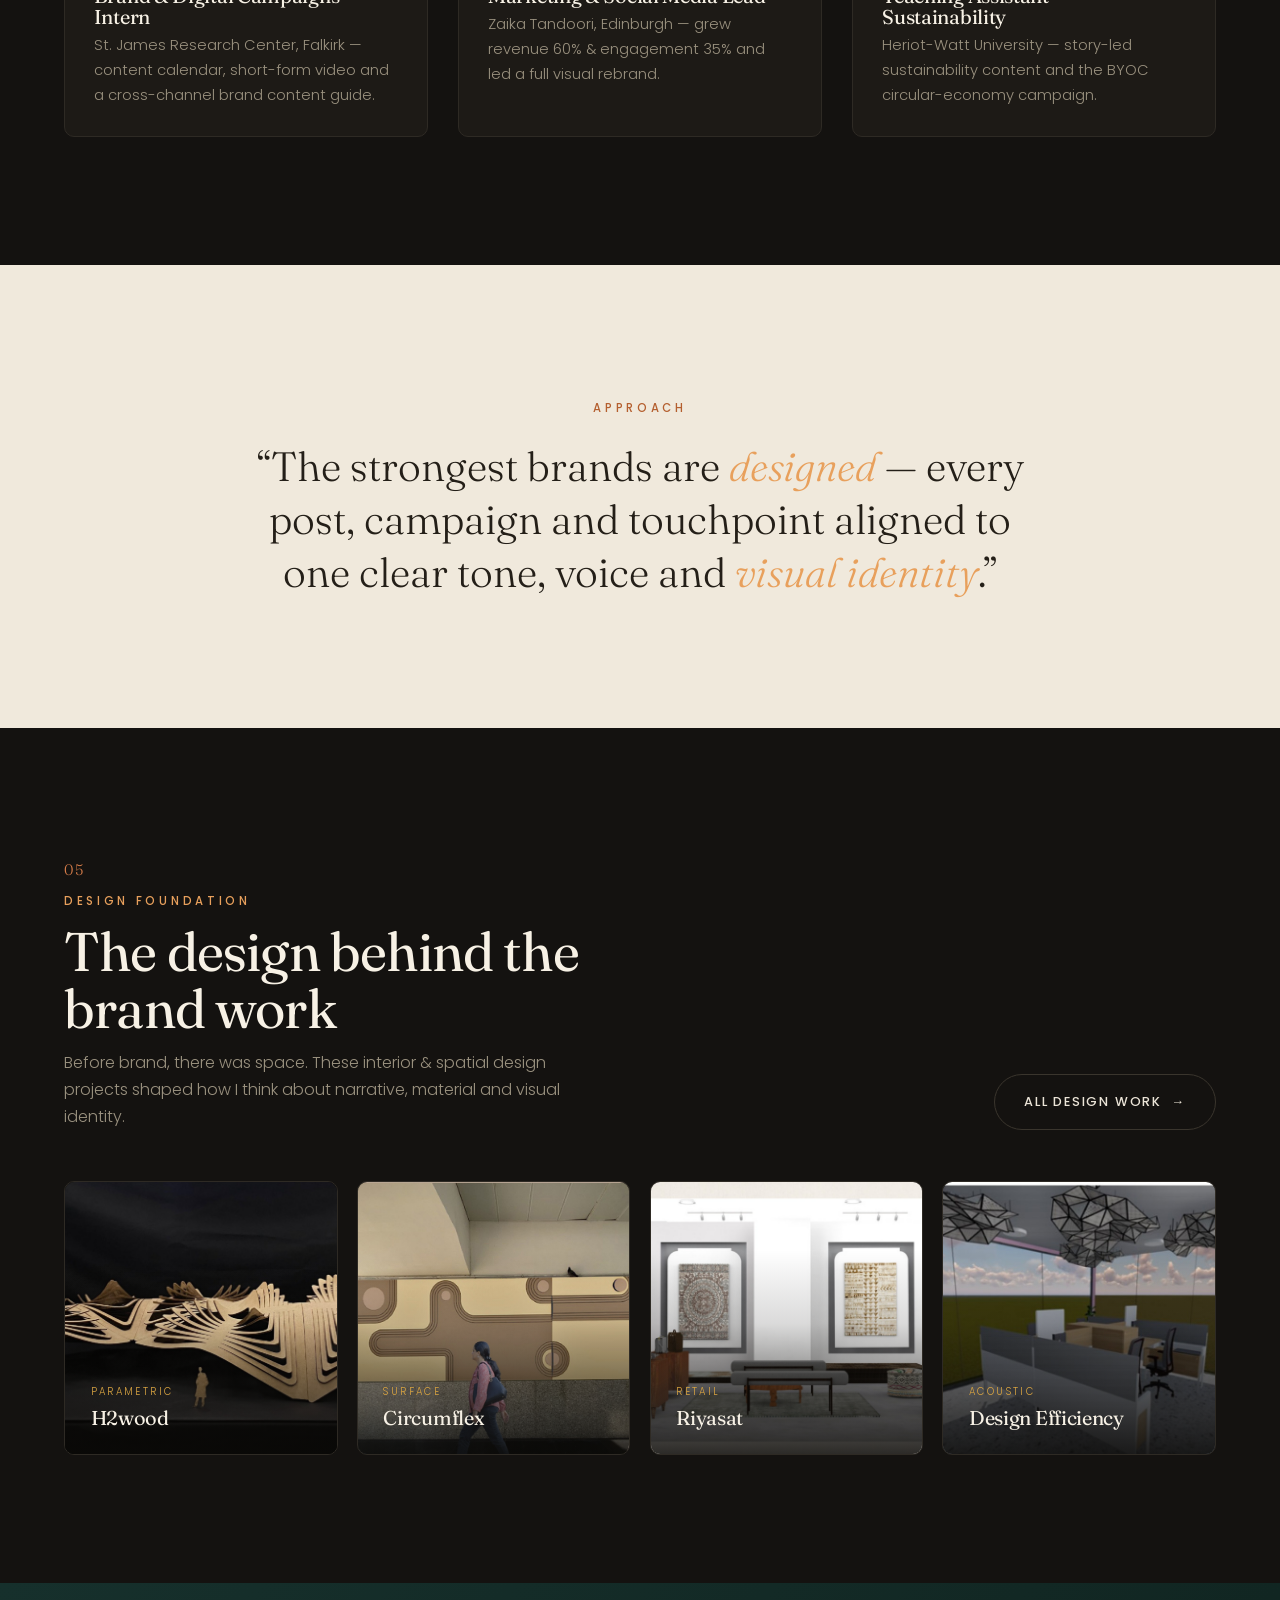
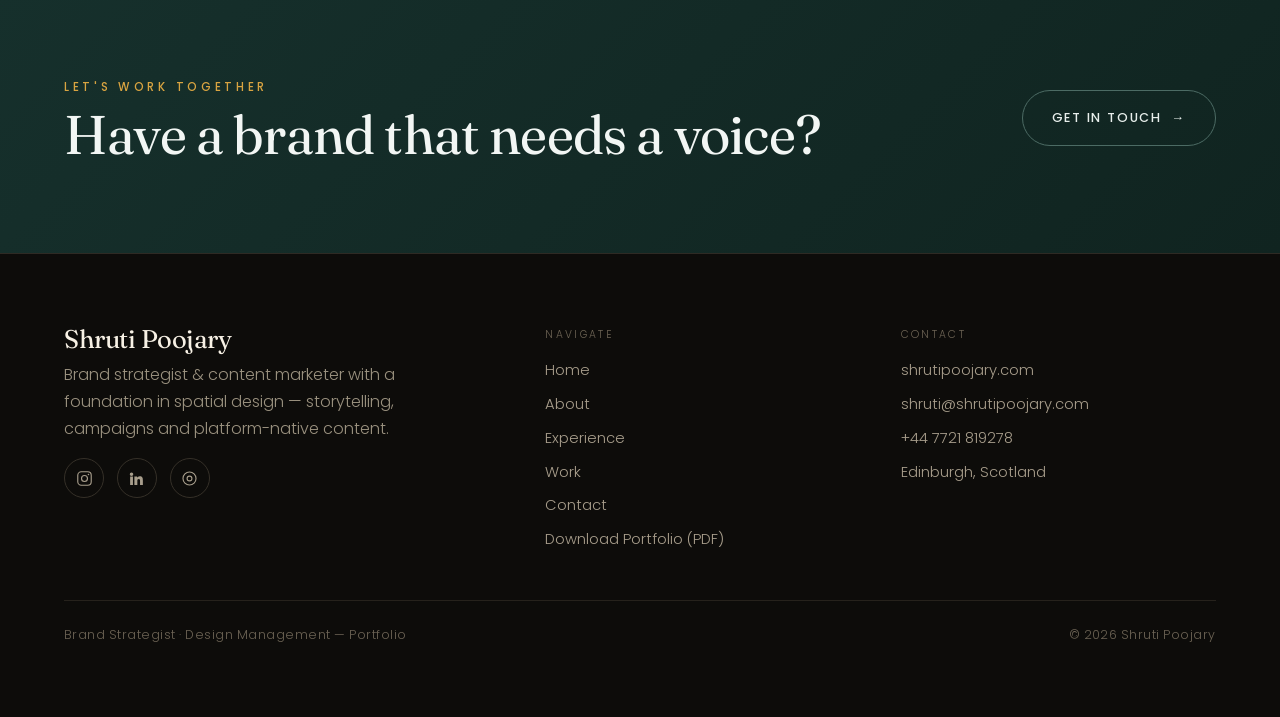
==== commit 8d62a357: "Replace home hero with enhanced professional office headshot Co-Authored-By: Claude Fable 5 <noreply" ====
--- a/index.html
+++ b/index.html
@@ -9,7 +9,21 @@
   <link rel="preconnect" href="https://fonts.gstatic.com" crossorigin />
   <link href="https://fonts.googleapis.com/css2?family=Fraunces:ital,opsz,wght@0,9..144,300;0,9..144,400;0,9..144,500;1,9..144,300;1,9..144,400&family=Poppins:wght@300;400;500;600&display=swap" rel="stylesheet" />
   <link rel="stylesheet" href="css/styles.css" />
-  <link rel="icon" href="assets/img/monogram.jpg" />
+  <link rel="canonical" href="https://shrutipoojary.com/" />
+  <meta property="og:type" content="website" />
+  <meta property="og:site_name" content="Shruti Poojary" />
+  <meta property="og:title" content="Shruti Poojary — Brand Strategist &amp; Content Marketer" />
+  <meta property="og:description" content="Shruti Poojary — brand strategist and content marketer with an M.Sc. in Design Management from Heriot-Watt University. Brand storytelling, campaign concepts and platform-native content, built on a foundation in spatial design." />
+  <meta property="og:url" content="https://shrutipoojary.com/" />
+  <meta property="og:image" content="https://shrutipoojary.com/assets/img/og-image.jpg" />
+  <meta property="og:image:width" content="1200" />
+  <meta property="og:image:height" content="630" />
+  <meta name="twitter:card" content="summary_large_image" />
+  <meta name="twitter:title" content="Shruti Poojary — Brand Strategist &amp; Content Marketer" />
+  <meta name="twitter:description" content="Shruti Poojary — brand strategist and content marketer with an M.Sc. in Design Management from Heriot-Watt University. Brand storytelling, campaign concepts and platform-native content, built on a foundation in spatial design." />
+  <meta name="twitter:image" content="https://shrutipoojary.com/assets/img/og-image.jpg" />
+  <link rel="icon" type="image/png" sizes="32x32" href="assets/img/favicon-32.png" />
+  <link rel="apple-touch-icon" href="assets/img/apple-touch-icon.png" />
 </head>
 <body>
   <!-- Header -->
@@ -46,7 +60,7 @@
           </div>
         </div>
         <div class="hero-media reveal d2">
-          <div class="frame"><img src="assets/img/shruti.jpg" alt="Portrait of Shruti Poojary" /></div>
+          <div class="frame"><img src="assets/img/shruti-office.jpg" alt="Portrait of Shruti Poojary" /></div>
         </div>
       </div>
       <div class="scroll-cue"><span class="ln"></span> Scroll</div>
@@ -90,7 +104,7 @@
         <div class="proj-grid">
           <a class="pcard reveal" href="work-gfcn.html" style="grid-column:1/-1;">
             <span class="tag">Campaign Strategy</span>
-            <div class="ph" style="aspect-ratio:21/9;"><img src="assets/deck/deck-19.jpg" alt="GFCN campaign content executions" /></div>
+            <div class="ph" style="aspect-ratio:21/9;"><img loading="lazy" decoding="async" src="assets/deck/deck-19.jpg" alt="GFCN campaign content executions" /></div>
             <div class="meta"><span class="cat">Mission-Led · Completing May 2026</span><h3 class="pttl">GFCN — Social Revival</h3><p class="pdesc">Brand system, content funnel and fundraising campaign for a child-protection charity.</p></div>
           </a>
         </div>
@@ -168,19 +182,19 @@
         </div>
         <div class="proj-grid compact">
           <a class="pcard reveal" href="project-h2wood.html">
-            <div class="ph"><img src="assets/img/hero-h2wood.jpg" alt="H2wood double-curved parametric MDF model" /></div>
+            <div class="ph"><img loading="lazy" decoding="async" src="assets/img/hero-h2wood.jpg" alt="H2wood double-curved parametric MDF model" /></div>
             <div class="meta"><span class="cat">Parametric</span><h3 class="pttl">H2wood</h3></div>
           </a>
           <a class="pcard reveal d1" href="project-circumflex.html">
-            <div class="ph"><img src="assets/img/hero-circumflex.jpg" alt="Circumflex metro station identity wall" /></div>
+            <div class="ph"><img loading="lazy" decoding="async" src="assets/img/hero-circumflex.jpg" alt="Circumflex metro station identity wall" /></div>
             <div class="meta"><span class="cat">Surface</span><h3 class="pttl">Circumflex</h3></div>
           </a>
           <a class="pcard reveal" href="project-riyasat.html">
-            <div class="ph"><img src="assets/img/hero-riyasat.jpg" alt="Riyasat rug and handicraft retail interior" /></div>
+            <div class="ph"><img loading="lazy" decoding="async" src="assets/img/hero-riyasat.jpg" alt="Riyasat rug and handicraft retail interior" /></div>
             <div class="meta"><span class="cat">Retail</span><h3 class="pttl">Riyasat</h3></div>
           </a>
           <a class="pcard reveal d1" href="project-efficiency.html">
-            <div class="ph"><img src="assets/img/hero-efficiency.jpg" alt="Acoustic ceiling system render" /></div>
+            <div class="ph"><img loading="lazy" decoding="async" src="assets/img/hero-efficiency.jpg" alt="Acoustic ceiling system render" /></div>
             <div class="meta"><span class="cat">Acoustic</span><h3 class="pttl">Design Efficiency</h3></div>
           </a>
         </div>
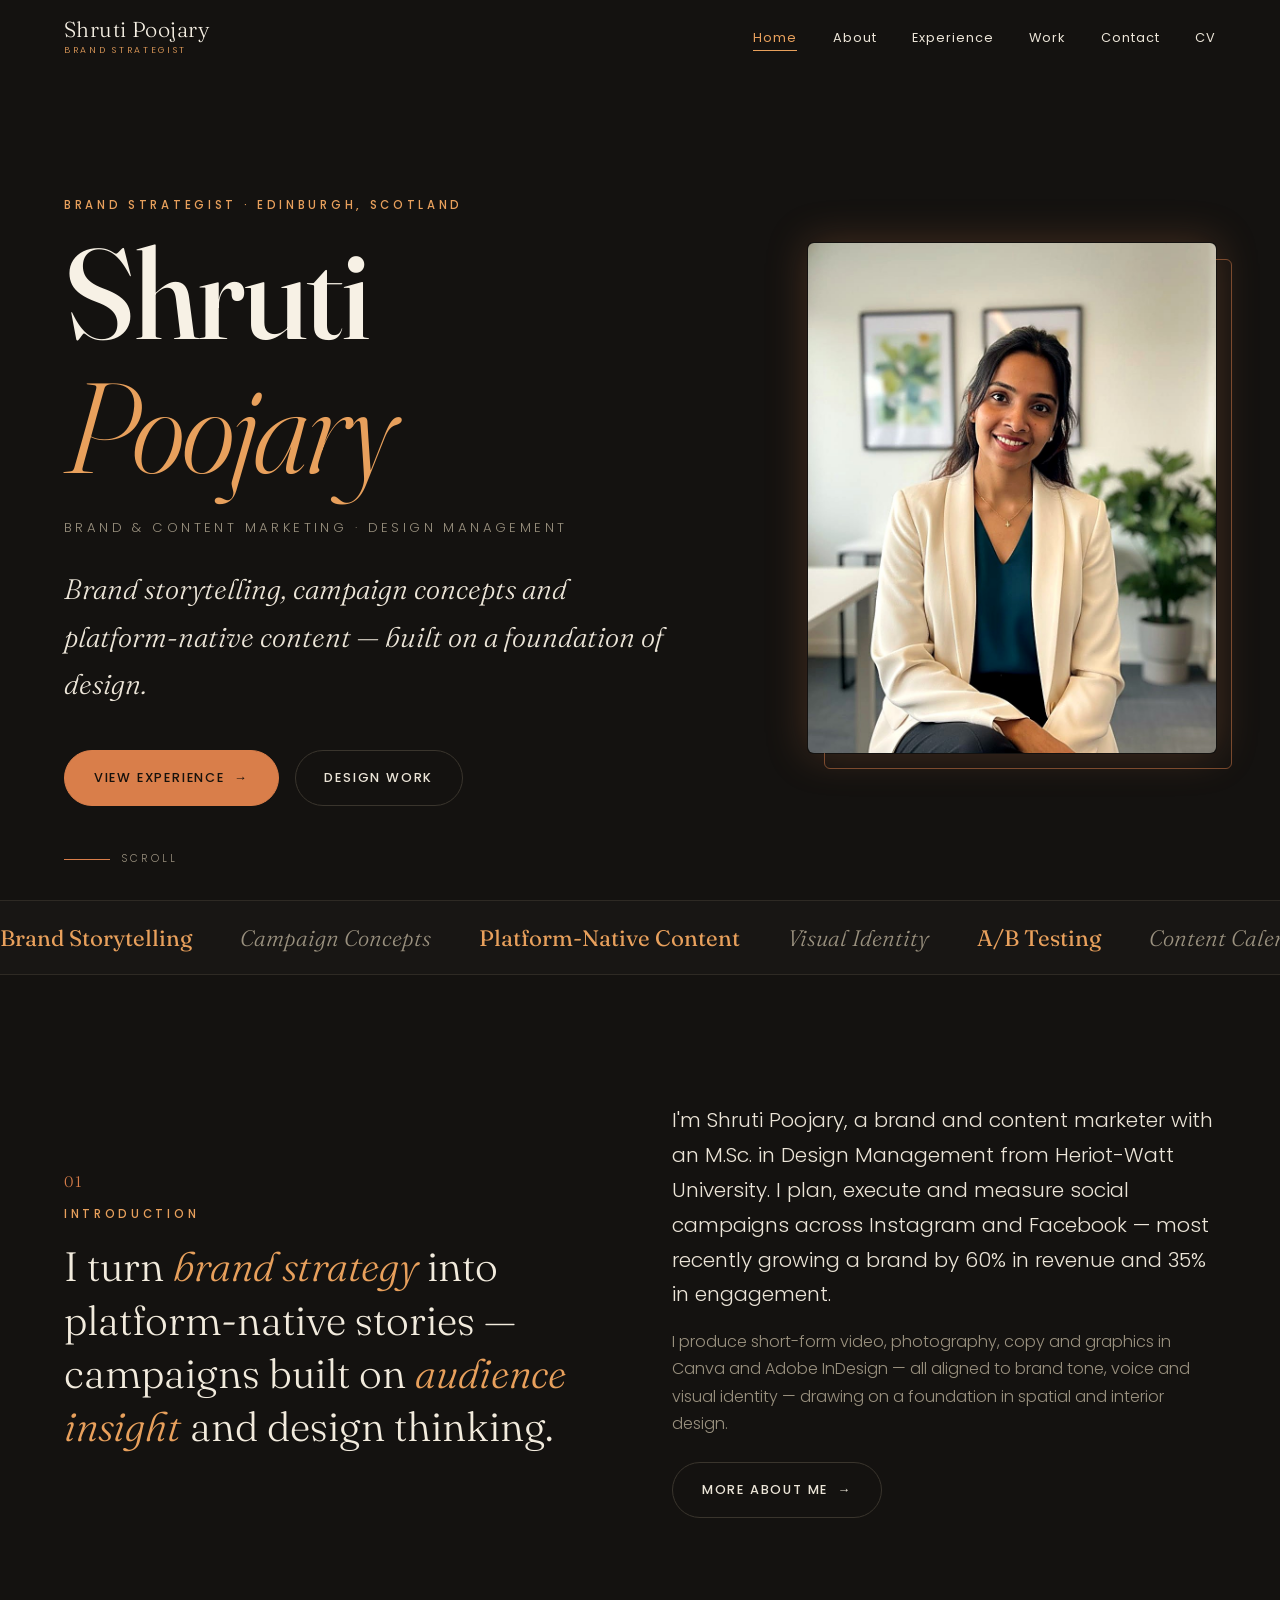
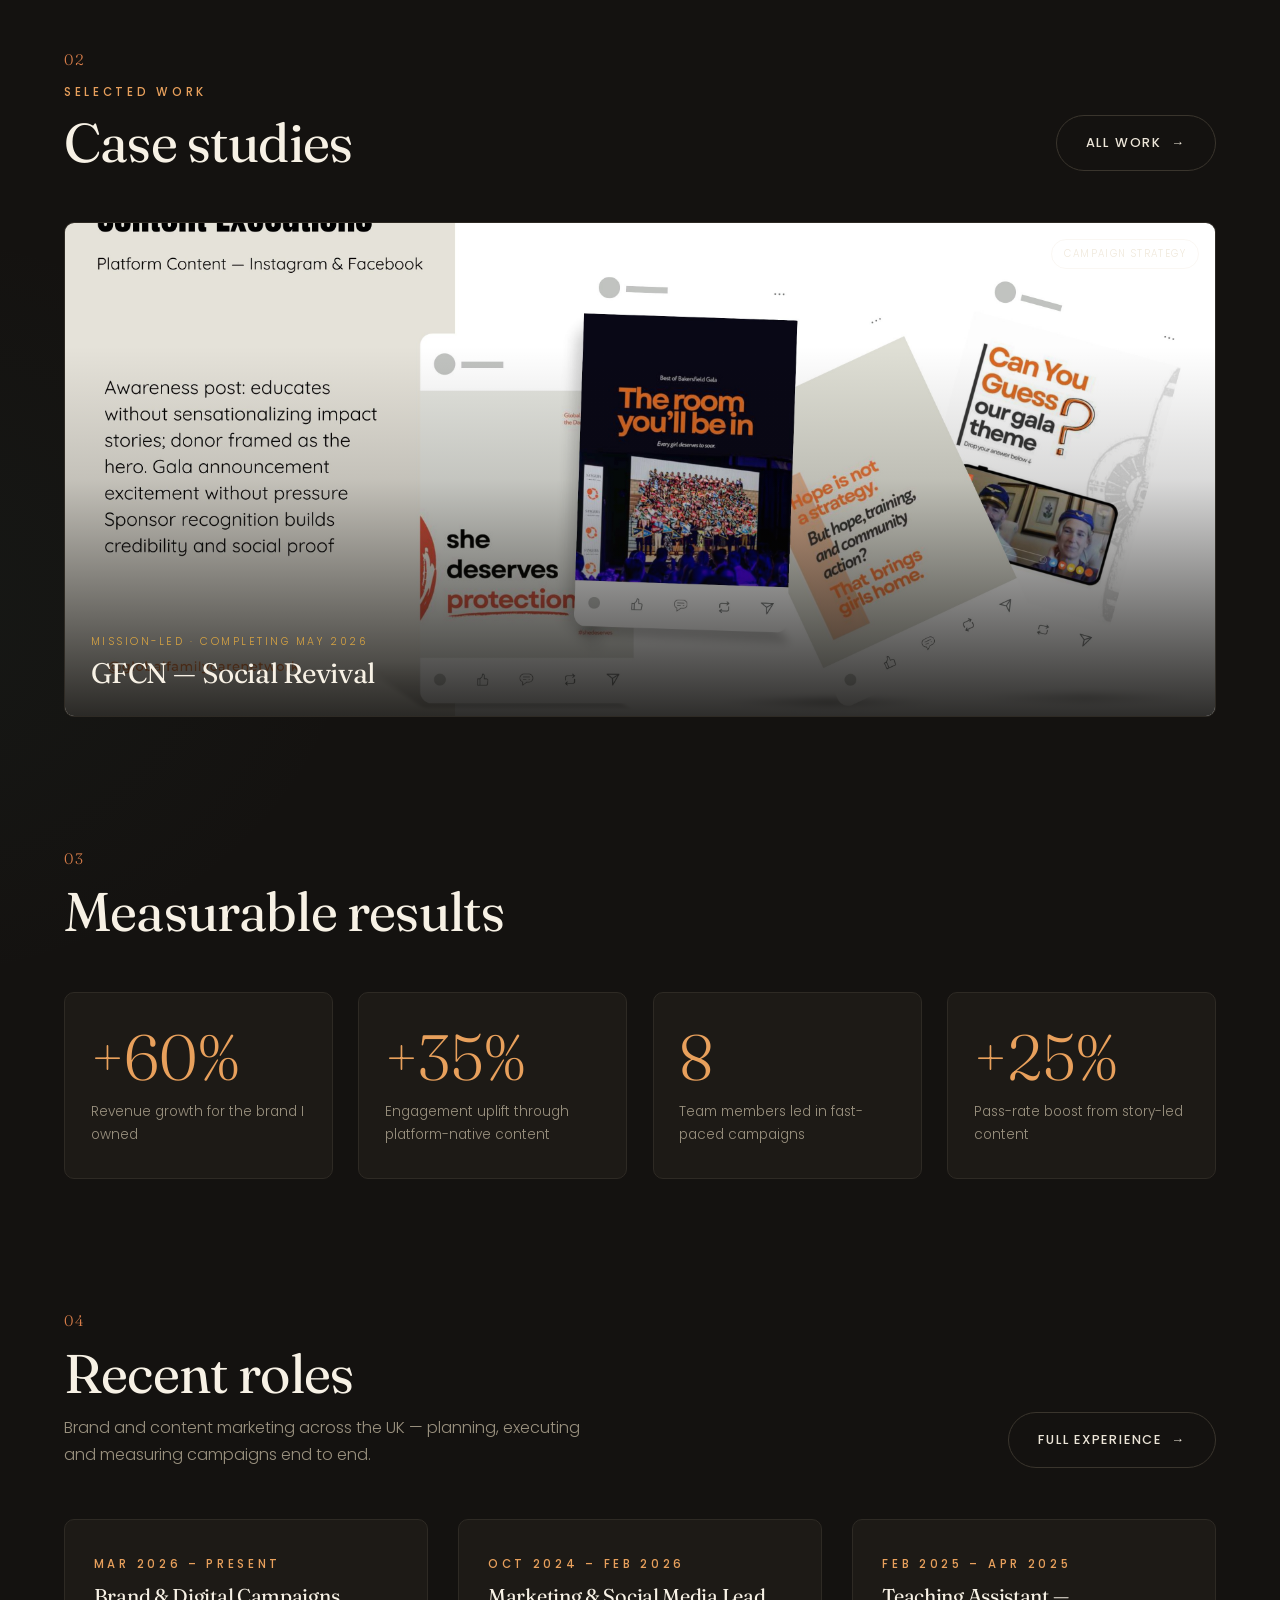
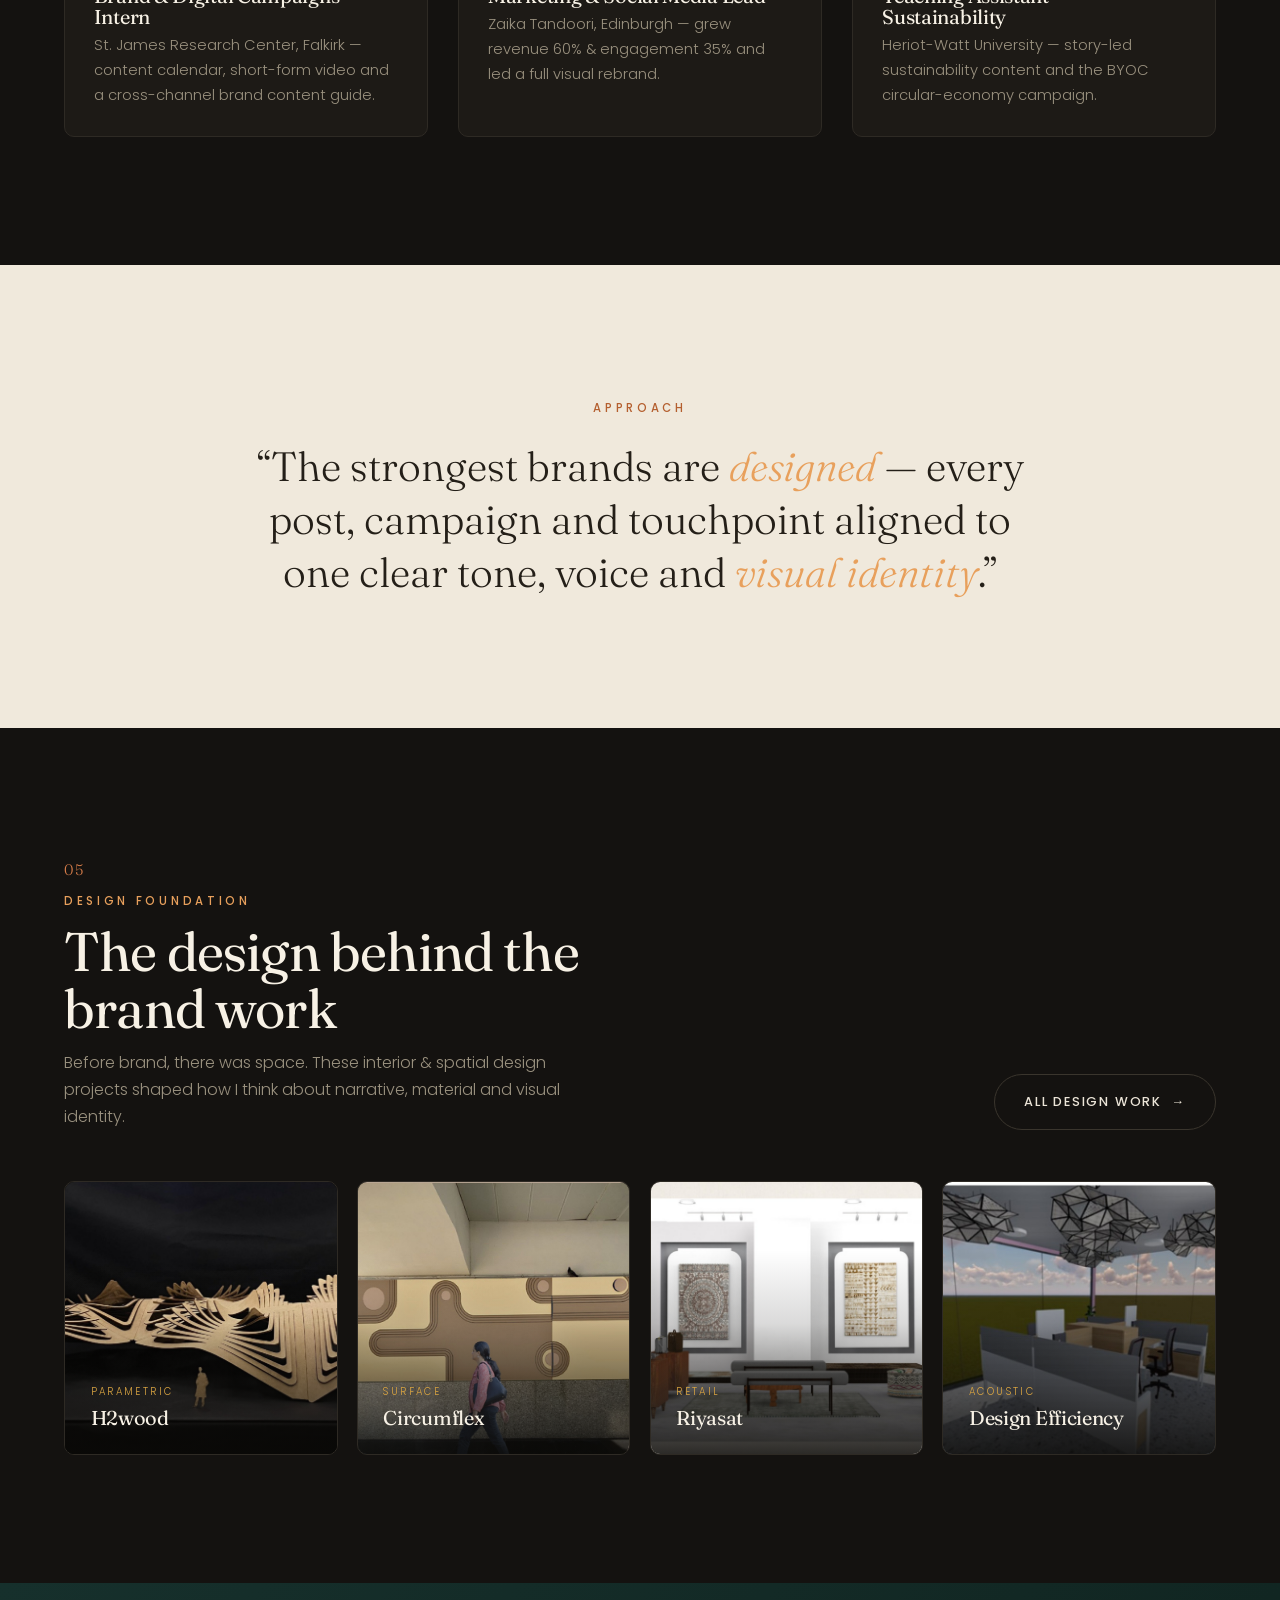
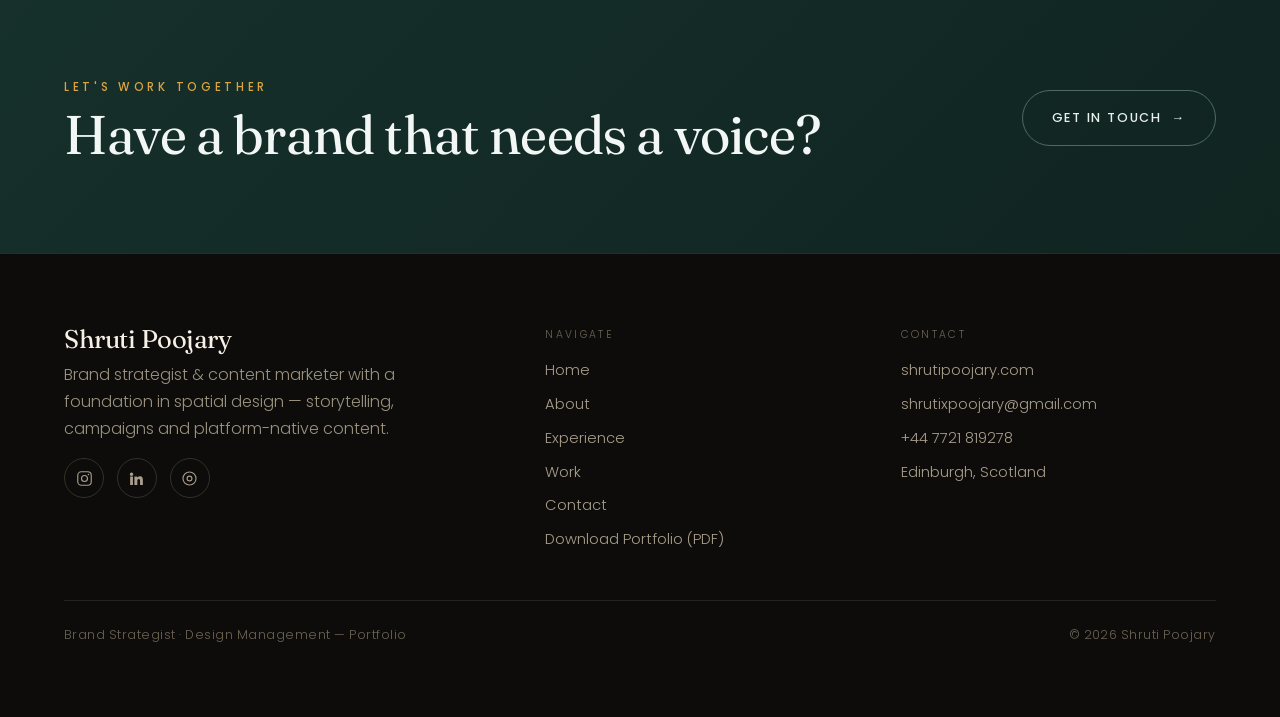
==== commit 0f3e85b5: "Display shrutixpoojary@gmail.com as the contact email site-wide Co-Authored-By: Claude Opus 5 <norep" ====
--- a/index.html
+++ b/index.html
@@ -243,7 +243,7 @@
         <div class="foot-col">
           <p class="lbl">Contact</p>
           <ul>
-            <li><a href="https://shrutipoojary.com" target="_blank" rel="noopener">shrutipoojary.com</a></li><li><a href="mailto:shruti@shrutipoojary.com">shruti@shrutipoojary.com</a></li>
+            <li><a href="https://shrutipoojary.com" target="_blank" rel="noopener">shrutipoojary.com</a></li><li><a href="mailto:shrutixpoojary@gmail.com">shrutixpoojary@gmail.com</a></li>
             <li><a href="tel:+447721819278">+44 7721 819278</a></li>
             <li>Edinburgh, Scotland</li>
           </ul>
